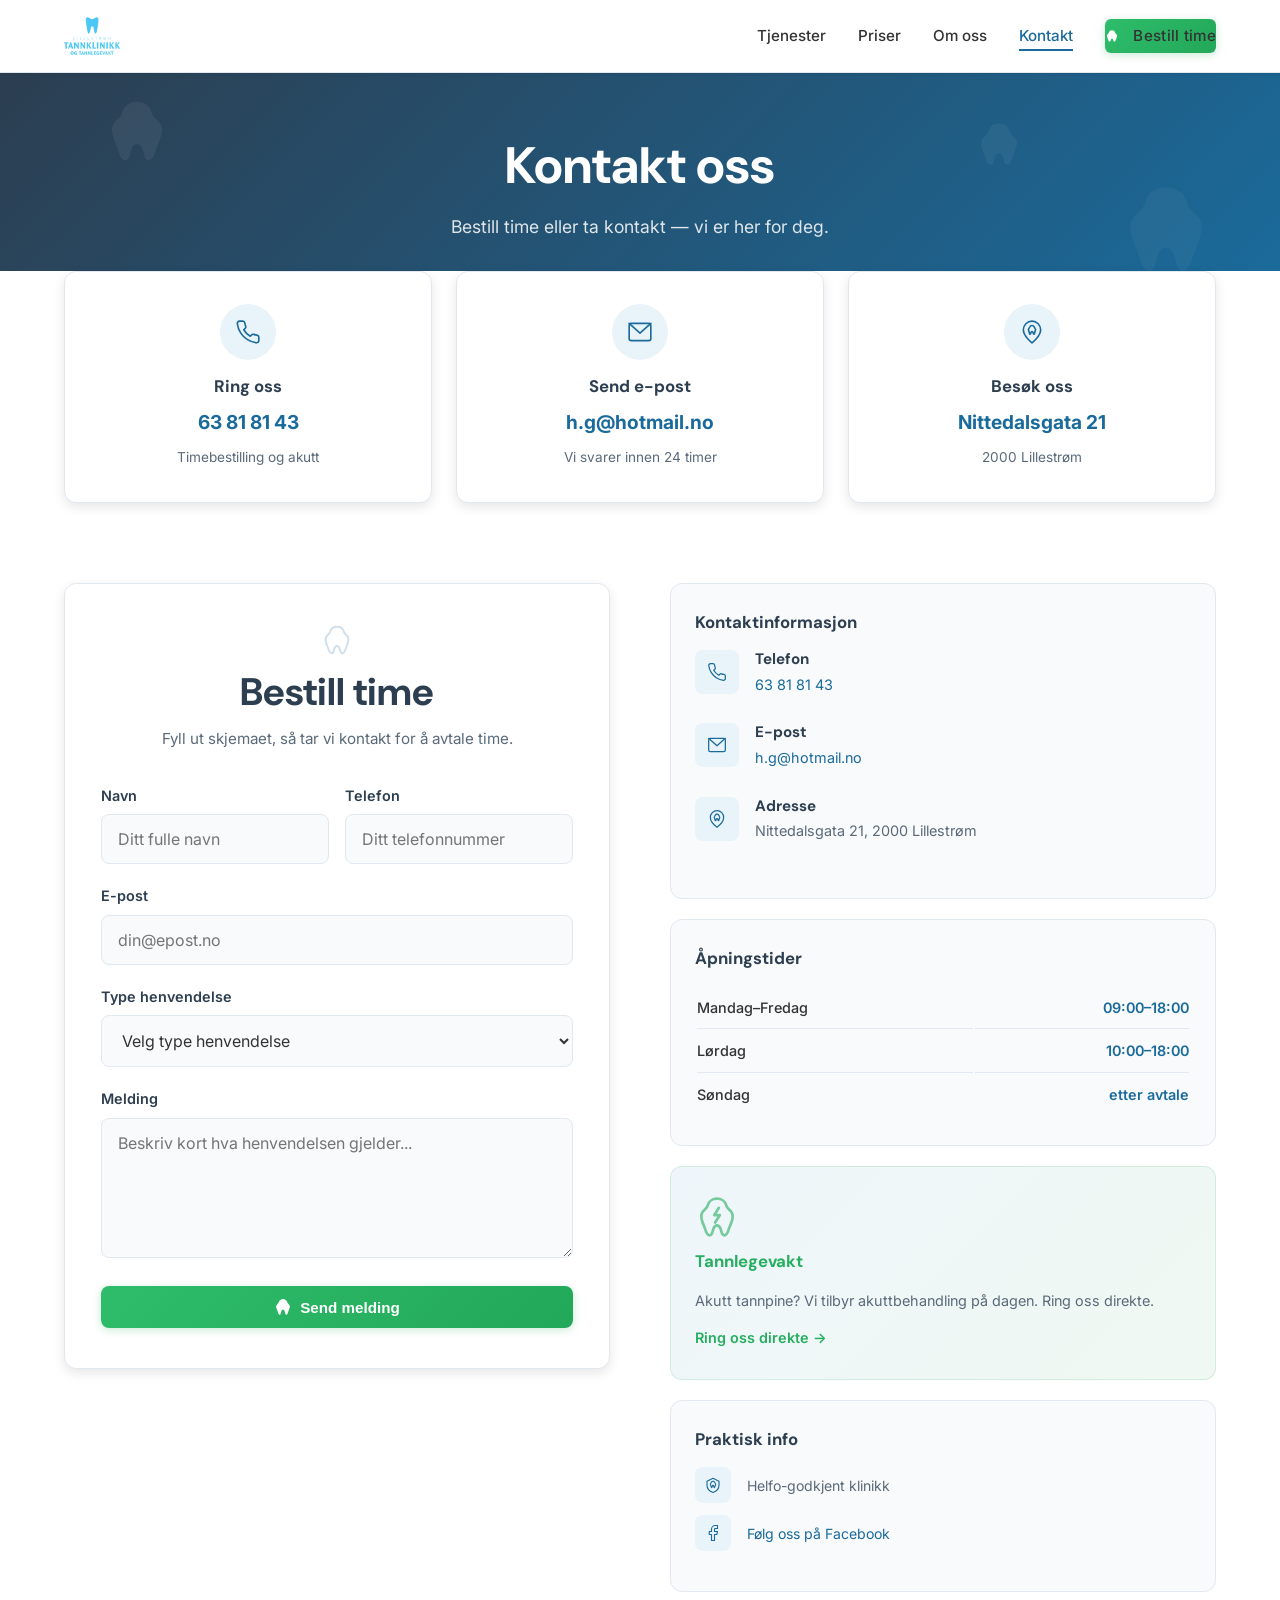
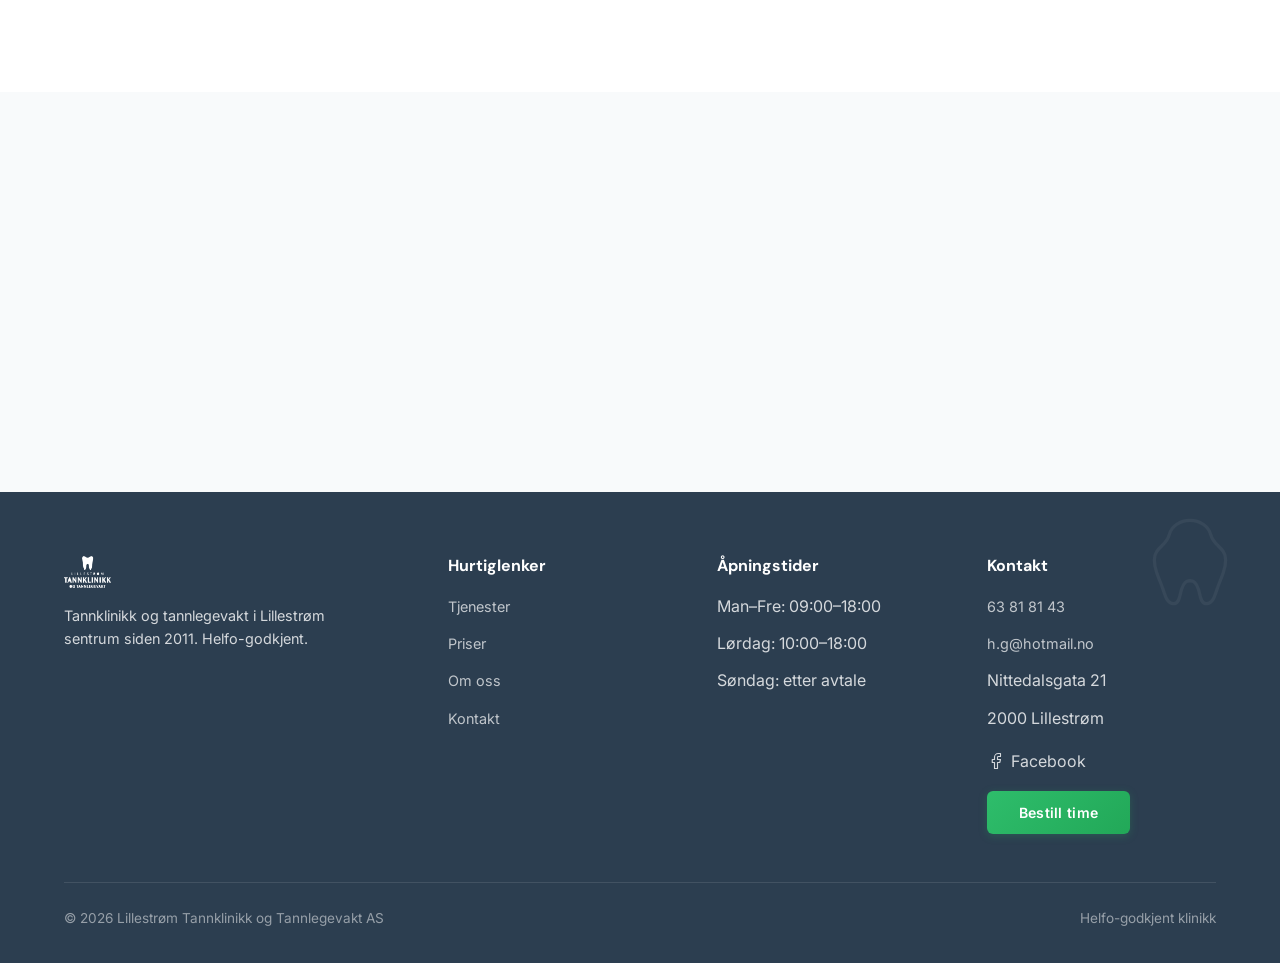
==== kontakt.html @ 26369376 "Initial commit: Lillestrøm Tannklinikk og Tannlegevakt website Complete dental clinic website with 5" ====
<!DOCTYPE html>
<html lang="nb">
<head>
  <meta charset="UTF-8">
  <meta name="viewport" content="width=device-width, initial-scale=1.0">
  <title>Kontakt oss — Lillestrøm Tannklinikk og Tannlegevakt AS</title>
  <meta name="description" content="Ta kontakt med Lillestrøm Tannklinikk og Tannlegevakt AS. Ring 63 81 81 43 for timebestilling eller akutt tannpine. Nittedalsgata 21, 2000 Lillestrøm.">

  <!-- Fonts -->
  <link rel="preconnect" href="https://fonts.googleapis.com">
  <link rel="preconnect" href="https://fonts.gstatic.com" crossorigin>
  <link href="https://fonts.googleapis.com/css2?family=DM+Sans:wght@400;500;600;700&family=Inter:wght@400;500;600;700&display=swap" rel="stylesheet">

  <link rel="stylesheet" href="style.css">
</head>
<body>

  <!-- ===== HEADER ===== -->
  <header class="header">
    <div class="container">
      <a href="index.html" class="logo">
        <img src="assets/images/logo.png" alt="Lillestrøm Tannklinikk og Tannlegevakt AS" loading="eager">
      </a>
      <nav>
        <ul class="nav-links" id="navLinks">
          <li><a href="tjenester.html">Tjenester</a></li>
          <li><a href="priser.html">Priser</a></li>
          <li><a href="om.html">Om oss</a></li>
          <li><a href="kontakt.html" class="active">Kontakt</a></li>
          <li><a href="kontakt.html" class="btn btn-primary btn-nav">Bestill time</a></li>
        </ul>
      </nav>
      <button class="hamburger" id="hamburger" aria-label="Meny">
        <span></span>
        <span></span>
        <span></span>
      </button>
    </div>
  </header>

  <!-- ===== PAGE HERO ===== -->
  <section class="page-hero">
    <div class="page-hero-teeth" aria-hidden="true">
      <svg class="page-hero-tooth pht-1" viewBox="0 0 24 24" fill="rgba(255,255,255,0.06)"><path d="M12 2C9.5 2 7.5 3.5 7 5.5C6.5 7.5 5 8 4 9.5C3 11 3.5 13 4 14.5C4.5 16 5 17 5.5 18.5C6 20 6.5 22 8 22C9.5 22 9.5 20 10 18.5C10.5 17 11 16.5 12 16.5C13 16.5 13.5 17 14 18.5C14.5 20 14.5 22 16 22C17.5 22 18 20 18.5 18.5C19 17 19.5 16 20 14.5C20.5 13 21 11 20 9.5C19 8 17.5 7.5 17 5.5C16.5 3.5 14.5 2 12 2Z"/></svg>
      <svg class="page-hero-tooth pht-2" viewBox="0 0 24 24" fill="rgba(255,255,255,0.04)"><path d="M12 2C9.5 2 7.5 3.5 7 5.5C6.5 7.5 5 8 4 9.5C3 11 3.5 13 4 14.5C4.5 16 5 17 5.5 18.5C6 20 6.5 22 8 22C9.5 22 9.5 20 10 18.5C10.5 17 11 16.5 12 16.5C13 16.5 13.5 17 14 18.5C14.5 20 14.5 22 16 22C17.5 22 18 20 18.5 18.5C19 17 19.5 16 20 14.5C20.5 13 21 11 20 9.5C19 8 17.5 7.5 17 5.5C16.5 3.5 14.5 2 12 2Z"/></svg>
      <svg class="page-hero-tooth pht-3" viewBox="0 0 24 24" fill="rgba(255,255,255,0.05)"><path d="M12 2C9.5 2 7.5 3.5 7 5.5C6.5 7.5 5 8 4 9.5C3 11 3.5 13 4 14.5C4.5 16 5 17 5.5 18.5C6 20 6.5 22 8 22C9.5 22 9.5 20 10 18.5C10.5 17 11 16.5 12 16.5C13 16.5 13.5 17 14 18.5C14.5 20 14.5 22 16 22C17.5 22 18 20 18.5 18.5C19 17 19.5 16 20 14.5C20.5 13 21 11 20 9.5C19 8 17.5 7.5 17 5.5C16.5 3.5 14.5 2 12 2Z"/></svg>
    </div>
    <div class="container">
      <h1>Kontakt oss</h1>
      <p>Bestill time eller ta kontakt — vi er her for deg.</p>
    </div>
  </section>

  <!-- ===== QUICK CONTACT CARDS ===== -->
  <section class="contact-quick-cards">
    <div class="container">
      <div class="contact-cards-grid">
        <a href="tel:63818143" class="contact-quick-card fade-in">
          <div class="contact-quick-icon">
            <svg xmlns="http://www.w3.org/2000/svg" viewBox="0 0 24 24" fill="none" stroke="currentColor" stroke-width="1.5" stroke-linecap="round" stroke-linejoin="round"><path d="M22 16.92v3a2 2 0 0 1-2.18 2 19.79 19.79 0 0 1-8.63-3.07 19.5 19.5 0 0 1-6-6 19.79 19.79 0 0 1-3.07-8.67A2 2 0 0 1 4.11 2h3a2 2 0 0 1 2 1.72c.127.96.361 1.903.7 2.81a2 2 0 0 1-.45 2.11L8.09 9.91a16 16 0 0 0 6 6l1.27-1.27a2 2 0 0 1 2.11-.45c.907.339 1.85.573 2.81.7A2 2 0 0 1 22 16.92Z"/></svg>
          </div>
          <h3>Ring oss</h3>
          <span class="contact-quick-value">63 81 81 43</span>
          <span class="contact-quick-desc">Timebestilling og akutt</span>
        </a>
        <a href="mailto:h.g@hotmail.no" class="contact-quick-card fade-in">
          <div class="contact-quick-icon">
            <svg xmlns="http://www.w3.org/2000/svg" viewBox="0 0 24 24" fill="none" stroke="currentColor" stroke-width="1.5" stroke-linecap="round" stroke-linejoin="round"><rect x="2" y="4" width="20" height="16" rx="2"/><path d="M22 4L12 13L2 4"/></svg>
          </div>
          <h3>Send e-post</h3>
          <span class="contact-quick-value">h.g@hotmail.no</span>
          <span class="contact-quick-desc">Vi svarer innen 24 timer</span>
        </a>
        <div class="contact-quick-card fade-in">
          <div class="contact-quick-icon">
            <!-- Location pin with tooth -->
            <svg xmlns="http://www.w3.org/2000/svg" viewBox="0 0 24 24" fill="none" stroke="currentColor" stroke-width="1.5" stroke-linecap="round" stroke-linejoin="round"><path d="M12 22S4 16 4 10a8 8 0 1 1 16 0c0 6-8 12-8 12Z"/><path d="M12 6C11 6 10.3 6.5 10.1 7.2C9.8 8 9.3 8.3 9 9C8.5 9.7 8.7 10.5 9 11C9.2 11.5 9.3 12 9.5 12.5C9.7 13.2 9.8 14 10.3 14C10.8 14 10.8 13.2 11 12.5C11.2 11.8 11.3 11.5 12 11.5C12.7 11.5 12.8 11.8 13 12.5C13.2 13.2 13.2 14 13.7 14C14.2 14 14.3 13.2 14.5 12.5C14.7 12 14.8 11.5 15 11C15.3 10.5 15.5 9.7 15 9C14.7 8.3 14.2 8 14 7.2C13.7 6.5 13 6 12 6Z"/></svg>
          </div>
          <h3>Besøk oss</h3>
          <span class="contact-quick-value">Nittedalsgata 21</span>
          <span class="contact-quick-desc">2000 Lillestrøm</span>
        </div>
      </div>
    </div>
  </section>

  <!-- ===== CONTACT FORM SECTION ===== -->
  <section class="contact-form-section">
    <div class="container">
      <div class="contact-layout">

        <!-- Left column: Form -->
        <div class="contact-form-col fade-in">
          <div class="contact-form-card">
            <div class="contact-form-header">
              <div class="contact-form-tooth" aria-hidden="true">
                <svg viewBox="0 0 24 24" fill="none" stroke="currentColor" stroke-width="1.5" stroke-linecap="round" stroke-linejoin="round"><path d="M12 2C9.5 2 7.5 3.5 7 5.5C6.5 7.5 5 8 4 9.5C3 11 3.5 13 4 14.5C4.5 16 5 17 5.5 18.5C6 20 6.5 22 8 22C9.5 22 9.5 20 10 18.5C10.5 17 11 16.5 12 16.5C13 16.5 13.5 17 14 18.5C14.5 20 14.5 22 16 22C17.5 22 18 20 18.5 18.5C19 17 19.5 16 20 14.5C20.5 13 21 11 20 9.5C19 8 17.5 7.5 17 5.5C16.5 3.5 14.5 2 12 2Z"/></svg>
              </div>
              <h2>Bestill time</h2>
              <p>Fyll ut skjemaet, så tar vi kontakt for å avtale time.</p>
            </div>
            <form action="https://formspree.io/f/placeholder" method="POST">
              <div class="form-row">
                <div class="form-group">
                  <label for="navn">Navn</label>
                  <input type="text" id="navn" name="navn" placeholder="Ditt fulle navn" required>
                </div>
                <div class="form-group">
                  <label for="telefon">Telefon</label>
                  <input type="tel" id="telefon" name="telefon" placeholder="Ditt telefonnummer">
                </div>
              </div>
              <div class="form-group">
                <label for="epost">E-post</label>
                <input type="email" id="epost" name="epost" placeholder="din@epost.no" required>
              </div>
              <div class="form-group">
                <label for="henvendelse">Type henvendelse</label>
                <select id="henvendelse" name="henvendelse">
                  <option value="">Velg type henvendelse</option>
                  <option value="timebestilling">Timebestilling</option>
                  <option value="tannpine">Akutt tannpine</option>
                  <option value="tannlegeskrekk">Tannlegeskrekk</option>
                  <option value="implantat">Implantat-konsultasjon</option>
                  <option value="prisforespørsel">Prisforespørsel</option>
                  <option value="annet">Annet</option>
                </select>
              </div>
              <div class="form-group">
                <label for="melding">Melding</label>
                <textarea id="melding" name="melding" rows="4" required placeholder="Beskriv kort hva henvendelsen gjelder..."></textarea>
              </div>
              <button type="submit" class="btn btn-primary btn-tooth-icon" style="width: 100%; justify-content: center;"><svg class="btn-icon" viewBox="0 0 20 20" fill="currentColor"><path d="M10 1C7.8 1 6 2.5 5.5 4.3C5 6 3.8 6.5 3 7.8C2 9 2.5 10.8 3 12C3.5 13.3 3.8 14 4.2 15.3C4.7 17 5 18.5 6.2 18.5C7.5 18.5 7.5 17 8 15.3C8.5 13.5 8.8 13 10 13C11.2 13 11.5 13.5 12 15.3C12.5 17 12.5 18.5 13.8 18.5C15 18.5 15.3 17 15.8 15.3C16.2 14 16.5 13.3 17 12C17.5 10.8 18 9 17 7.8C16.2 6.5 15 6 14.5 4.3C14 2.5 12.2 1 10 1Z"/></svg> Send melding</button>
            </form>
          </div>
        </div>

        <!-- Right column: Contact info sidebar -->
        <div class="contact-info-sidebar fade-in">
          <div class="sidebar-card">
            <h3>Kontaktinformasjon</h3>

            <div class="sidebar-item">
              <div class="sidebar-item-icon">
                <svg xmlns="http://www.w3.org/2000/svg" viewBox="0 0 24 24" fill="none" stroke="currentColor" stroke-width="1.5" stroke-linecap="round" stroke-linejoin="round"><path d="M22 16.92v3a2 2 0 0 1-2.18 2 19.79 19.79 0 0 1-8.63-3.07 19.5 19.5 0 0 1-6-6 19.79 19.79 0 0 1-3.07-8.67A2 2 0 0 1 4.11 2h3a2 2 0 0 1 2 1.72c.127.96.361 1.903.7 2.81a2 2 0 0 1-.45 2.11L8.09 9.91a16 16 0 0 0 6 6l1.27-1.27a2 2 0 0 1 2.11-.45c.907.339 1.85.573 2.81.7A2 2 0 0 1 22 16.92Z"/></svg>
              </div>
              <div>
                <h4>Telefon</h4>
                <p><a href="tel:63818143">63 81 81 43</a></p>
              </div>
            </div>

            <div class="sidebar-item">
              <div class="sidebar-item-icon">
                <svg xmlns="http://www.w3.org/2000/svg" viewBox="0 0 24 24" fill="none" stroke="currentColor" stroke-width="1.5" stroke-linecap="round" stroke-linejoin="round"><rect x="2" y="4" width="20" height="16" rx="2"/><path d="M22 4L12 13L2 4"/></svg>
              </div>
              <div>
                <h4>E-post</h4>
                <p><a href="mailto:h.g@hotmail.no">h.g@hotmail.no</a></p>
              </div>
            </div>

            <div class="sidebar-item">
              <div class="sidebar-item-icon">
                <!-- Location pin with tooth -->
                <svg xmlns="http://www.w3.org/2000/svg" viewBox="0 0 24 24" fill="none" stroke="currentColor" stroke-width="1.5" stroke-linecap="round" stroke-linejoin="round"><path d="M12 22S4 16 4 10a8 8 0 1 1 16 0c0 6-8 12-8 12Z"/><path d="M12 6C11 6 10.3 6.5 10.1 7.2C9.8 8 9.3 8.3 9 9C8.5 9.7 8.7 10.5 9 11C9.2 11.5 9.3 12 9.5 12.5C9.7 13.2 9.8 14 10.3 14C10.8 14 10.8 13.2 11 12.5C11.2 11.8 11.3 11.5 12 11.5C12.7 11.5 12.8 11.8 13 12.5C13.2 13.2 13.2 14 13.7 14C14.2 14 14.3 13.2 14.5 12.5C14.7 12 14.8 11.5 15 11C15.3 10.5 15.5 9.7 15 9C14.7 8.3 14.2 8 14 7.2C13.7 6.5 13 6 12 6Z"/></svg>
              </div>
              <div>
                <h4>Adresse</h4>
                <p>Nittedalsgata 21, 2000 Lillestrøm</p>
              </div>
            </div>
          </div>

          <div class="sidebar-card">
            <h3>Åpningstider</h3>
            <table class="opening-hours-table">
              <tr><td>Mandag–Fredag</td><td>09:00–18:00</td></tr>
              <tr><td>Lørdag</td><td>10:00–18:00</td></tr>
              <tr><td>Søndag</td><td>etter avtale</td></tr>
            </table>
          </div>

          <div class="sidebar-card sidebar-card--accent">
            <div class="sidebar-card-icon" aria-hidden="true">
              <!-- Tooth with lightning -->
              <svg viewBox="0 0 24 24" fill="none" stroke="currentColor" stroke-width="1.5" stroke-linecap="round" stroke-linejoin="round"><path d="M12 2C9.5 2 7.5 3.5 7 5.5C6.5 7.5 5 8 4 9.5C3 11 3.5 13 4 14.5C4.5 16 5 17 5.5 18.5C6 20 6.5 22 8 22C9.5 22 9.5 20 10 18.5C10.5 17 11 16.5 12 16.5C13 16.5 13.5 17 14 18.5C14.5 20 14.5 22 16 22C17.5 22 18 20 18.5 18.5C19 17 19.5 16 20 14.5C20.5 13 21 11 20 9.5C19 8 17.5 7.5 17 5.5C16.5 3.5 14.5 2 12 2Z"/><path d="M13 7L10.5 11H13.5L11 15"/></svg>
            </div>
            <h3>Tannlegevakt</h3>
            <p>Akutt tannpine? Vi tilbyr akuttbehandling på dagen. Ring oss direkte.</p>
            <a href="tel:63818143" class="sidebar-card-link">Ring oss direkte &rarr;</a>
          </div>

          <div class="sidebar-card">
            <h3>Praktisk info</h3>
            <div class="sidebar-item sidebar-item--compact">
              <div class="sidebar-item-icon">
                <!-- Tooth inside shield (Helfo) -->
                <svg xmlns="http://www.w3.org/2000/svg" viewBox="0 0 24 24" fill="none" stroke="currentColor" stroke-width="1.5" stroke-linecap="round" stroke-linejoin="round"><path d="M12 3L4 7V12C4 16.5 7.5 20.5 12 22C16.5 20.5 20 16.5 20 12V7L12 3Z"/><path d="M12 7C11 7 10.2 7.5 10 8.2C9.7 9 9.2 9.3 8.8 10C8.3 10.7 8.5 11.5 8.8 12C9 12.7 9.2 13 9.3 13.7C9.5 14.5 9.7 15.5 10.2 15.5C10.8 15.5 10.8 14.5 11 13.7C11.2 12.8 11.3 12.5 12 12.5C12.7 12.5 12.8 12.8 13 13.7C13.2 14.5 13.2 15.5 13.8 15.5C14.3 15.5 14.5 14.5 14.7 13.7C14.8 13 15 12.7 15.2 12C15.5 11.5 15.7 10.7 15.2 10C14.8 9.3 14.3 9 14 8.2C13.8 7.5 13 7 12 7Z"/></svg>
              </div>
              <p>Helfo-godkjent klinikk</p>
            </div>
            <div class="sidebar-item sidebar-item--compact">
              <div class="sidebar-item-icon">
                <svg xmlns="http://www.w3.org/2000/svg" viewBox="0 0 24 24" fill="none" stroke="currentColor" stroke-width="1.5" stroke-linecap="round" stroke-linejoin="round"><path d="M18 2h-3a5 5 0 0 0-5 5v3H7v4h3v8h4v-8h3l1-4h-4V7a1 1 0 0 1 1-1h3z"/></svg>
              </div>
              <p><a href="https://www.facebook.com/Lillestr%C3%B8m-tannklinikk-og-tannlegevakt-AS-356193124541478/" target="_blank" rel="noopener">Følg oss på Facebook</a></p>
            </div>
          </div>
        </div>
      </div>
    </div>
  </section>

  <!-- ===== MAP ===== -->
  <section class="map-section">
    <iframe
      src="https://www.google.com/maps/embed?pb=!1m18!1m12!1m3!1d2000!2d11.0468!3d59.9546!2m3!1f0!2f0!3f0!3m2!1i1024!2i768!4f13.1!3m3!1m2!1s0x4641711c1e88d679%3A0x2c83d5c1a1b4d4e4!2sNittedalsgata%2021%2C%202000%20Lillestr%C3%B8m!5e0!3m2!1sno!2sno!4v1700000000000!5m2!1sno!2sno"
      allowfullscreen=""
      loading="lazy"
      referrerpolicy="no-referrer-when-downgrade"
      title="Kart til Lillestrøm Tannklinikk og Tannlegevakt">
    </iframe>
  </section>

  <!-- ===== FOOTER ===== -->
  <footer class="footer">
    <div class="container">
      <div class="footer-grid">
        <div class="footer-brand">
          <a href="index.html" class="logo">
            <img src="assets/images/logo.png" alt="Lillestrøm Tannklinikk og Tannlegevakt AS">
          </a>
          <p>Tannklinikk og tannlegevakt i Lillestrøm sentrum siden 2011. Helfo-godkjent.</p>
        </div>
        <div>
          <h4>Hurtiglenker</h4>
          <ul class="footer-links">
            <li><a href="tjenester.html">Tjenester</a></li>
            <li><a href="priser.html">Priser</a></li>
            <li><a href="om.html">Om oss</a></li>
            <li><a href="kontakt.html">Kontakt</a></li>
          </ul>
        </div>
        <div>
          <h4>Åpningstider</h4>
          <ul class="footer-links">
            <li>Man–Fre: 09:00–18:00</li>
            <li>Lørdag: 10:00–18:00</li>
            <li>Søndag: etter avtale</li>
          </ul>
        </div>
        <div>
          <h4>Kontakt</h4>
          <ul class="footer-links">
            <li><a href="tel:63818143">63 81 81 43</a></li>
            <li><a href="mailto:h.g@hotmail.no">h.g@hotmail.no</a></li>
            <li>Nittedalsgata 21</li>
            <li>2000 Lillestrøm</li>
          </ul>
          <div style="margin-top: 16px;">
            <a href="https://www.facebook.com/Lillestr%C3%B8m-tannklinikk-og-tannlegevakt-AS-356193124541478/" target="_blank" rel="noopener" style="display: inline-flex; align-items: center; gap: 6px; color: inherit; text-decoration: none;">
              <svg xmlns="http://www.w3.org/2000/svg" width="18" height="18" viewBox="0 0 24 24" fill="none" stroke="currentColor" stroke-width="1.5" stroke-linecap="round" stroke-linejoin="round"><path d="M18 2h-3a5 5 0 0 0-5 5v3H7v4h3v8h4v-8h3l1-4h-4V7a1 1 0 0 1 1-1h3z"/></svg>
              Facebook
            </a>
          </div>
          <div style="margin-top: 12px;">
            <a href="kontakt.html" class="btn btn-primary btn-nav">Bestill time</a>
          </div>
        </div>
      </div>
      <div class="footer-bottom">
        <span>&copy; 2026 Lillestrøm Tannklinikk og Tannlegevakt AS</span>
        <span>Helfo-godkjent klinikk</span>
      </div>
    </div>
  </footer>

  <script src="main.js"></script>
</body>
</html>
---- style.css ----
/* ===== RESET & BASE ===== */
*, *::before, *::after {
  box-sizing: border-box;
  margin: 0;
  padding: 0;
}

:root {
  --primary: #1A6B9C;
  --primary-dark: #145980;
  --primary-light: #E8F4FA;
  --secondary: #2C3E50;
  --accent: #27AE60;
  --accent-hover: #219a52;
  --bg: #F8FAFB;
  --white: #FFFFFF;
  --text: #333333;
  --text-light: #5a6a7a;
  --border: #E2E8F0;
  --shadow-sm: 0 1px 3px rgba(0,0,0,0.08);
  --shadow-md: 0 4px 12px rgba(0,0,0,0.1);
  --shadow-lg: 0 8px 30px rgba(0,0,0,0.12);
  --radius: 12px;
  --radius-sm: 8px;
  --transition: 0.3s ease;
}

html {
  scroll-behavior: smooth;
  font-size: 16px;
}

body {
  font-family: 'Inter', 'Open Sans', -apple-system, BlinkMacSystemFont, sans-serif;
  color: var(--text);
  background: var(--bg);
  line-height: 1.7;
  -webkit-font-smoothing: antialiased;
}

img {
  max-width: 100%;
  height: auto;
  display: block;
}

a {
  color: var(--primary);
  text-decoration: none;
  transition: color var(--transition);
}

a:hover {
  color: var(--primary-dark);
}

h1, h2, h3, h4 {
  font-family: 'DM Sans', 'Inter', sans-serif;
  color: var(--secondary);
  line-height: 1.3;
  font-weight: 700;
}

h1 { font-size: clamp(2rem, 5vw, 3.2rem); }
h2 { font-size: clamp(1.6rem, 3.5vw, 2.4rem); }
h3 { font-size: clamp(1.2rem, 2.5vw, 1.5rem); }

.container {
  max-width: 1200px;
  margin: 0 auto;
  padding: 0 24px;
}

section {
  padding: 80px 0;
}

/* ===== HEADER / NAV ===== */
.header {
  position: sticky;
  top: 0;
  z-index: 1000;
  background: var(--white);
  border-bottom: 1px solid var(--border);
  box-shadow: var(--shadow-sm);
}

.header .container {
  display: flex;
  align-items: center;
  justify-content: space-between;
  height: 72px;
}

.logo {
  display: flex;
  align-items: center;
  gap: 0;
}

.logo img {
  height: 38px;
  width: auto;
}

.nav-links {
  display: flex;
  align-items: center;
  gap: 32px;
  list-style: none;
}

.nav-links a {
  color: var(--text);
  font-size: 0.95rem;
  font-weight: 500;
  position: relative;
  padding: 4px 0;
}

.nav-links a:not(.btn)::after {
  content: '';
  position: absolute;
  bottom: -2px;
  left: 0;
  width: 0;
  height: 2px;
  background: var(--primary);
  transition: width var(--transition);
}

.nav-links a:not(.btn):hover::after,
.nav-links a:not(.btn).active::after {
  width: 100%;
}

.nav-links a:not(.btn):hover {
  color: var(--primary);
}

.nav-links a:not(.btn).active {
  color: var(--primary);
}

/* CTA Button */
.btn {
  display: inline-flex;
  align-items: center;
  gap: 8px;
  padding: 12px 28px;
  border-radius: var(--radius-sm);
  font-weight: 600;
  font-size: 0.95rem;
  cursor: pointer;
  transition: all var(--transition);
  border: none;
  text-decoration: none;
}

.btn-primary {
  background: linear-gradient(135deg, #2ebd6b, #22a858);
  color: var(--white);
  box-shadow: 0 2px 8px rgba(39, 174, 96, 0.25);
}

.btn-primary:hover {
  background: linear-gradient(135deg, #34d477, #27ae60);
  color: var(--white);
  transform: translateY(-1px);
  box-shadow: 0 6px 20px rgba(39, 174, 96, 0.35);
}

.btn-secondary {
  background: var(--white);
  color: var(--primary);
  border: 2px solid var(--primary);
}

.btn-secondary:hover {
  background: var(--primary);
  color: var(--white);
  transform: translateY(-1px);
}

.btn-outline {
  background: transparent;
  color: var(--white);
  border: 2px solid var(--white);
}

.btn-outline:hover {
  background: var(--white);
  color: var(--primary);
}

.btn-nav {
  padding: 10px 32px;
  font-size: 0.88rem;
  border-radius: 6px;
  letter-spacing: 0.3px;
}

/* Subtle pulse on nav CTA */
@keyframes subtlePulse {
  0%, 100% { box-shadow: 0 0 0 0 rgba(39, 174, 96, 0.4); }
  50% { box-shadow: 0 0 0 6px rgba(39, 174, 96, 0); }
}

.header .btn-nav {
  animation: subtlePulse 3s ease-in-out infinite;
  animation-delay: 2s;
}

/* Hamburger */
.hamburger {
  display: none;
  flex-direction: column;
  gap: 5px;
  cursor: pointer;
  background: none;
  border: none;
  padding: 8px;
}

.hamburger span {
  display: block;
  width: 24px;
  height: 2.5px;
  background: var(--text);
  border-radius: 2px;
  transition: all var(--transition);
}

.hamburger.active span:nth-child(1) {
  transform: rotate(45deg) translate(5px, 5px);
}

.hamburger.active span:nth-child(2) {
  opacity: 0;
}

.hamburger.active span:nth-child(3) {
  transform: rotate(-45deg) translate(5px, -5px);
}

/* ===== HERO ===== */
.hero {
  background: linear-gradient(135deg, var(--secondary) 0%, var(--primary) 60%, #1a8bc7 100%);
  color: var(--white);
  padding: 100px 0 120px;
  position: relative;
  overflow: hidden;
}

.hero::before {
  content: '';
  position: absolute;
  top: -50%;
  right: -20%;
  width: 600px;
  height: 600px;
  background: radial-gradient(circle, rgba(255,255,255,0.06) 0%, transparent 70%);
  border-radius: 50%;
}

.hero::after {
  content: '';
  position: absolute;
  bottom: -30%;
  left: -10%;
  width: 400px;
  height: 400px;
  background: radial-gradient(circle, rgba(255,255,255,0.04) 0%, transparent 70%);
  border-radius: 50%;
}

.hero .container {
  position: relative;
  z-index: 1;
  display: grid;
  grid-template-columns: 1fr 1fr;
  gap: 60px;
  align-items: center;
}

.hero-content h1 {
  color: var(--white);
  margin-bottom: 20px;
  font-size: clamp(2.2rem, 5vw, 3.4rem);
}

.hero-content p {
  font-size: 1.15rem;
  line-height: 1.8;
  opacity: 0.92;
  margin-bottom: 36px;
  max-width: 520px;
}

.hero-buttons {
  display: flex;
  gap: 16px;
  flex-wrap: wrap;
}

.hero-image {
  display: flex;
  justify-content: center;
  align-items: center;
}

.hero-img {
  width: 100%;
  max-width: 480px;
  border-radius: var(--radius);
  box-shadow: 0 20px 60px rgba(0,0,0,0.3);
  object-fit: cover;
}

/* ===== TRUST BADGES ===== */
.trust {
  background: linear-gradient(160deg, #eaf3f8 0%, #f1f8f0 40%, #f0eef6 70%, #f8f4ee 100%);
  padding: 60px 0;
  margin-top: -40px;
  position: relative;
  z-index: 2;
}

.trust-grid {
  display: grid;
  grid-template-columns: repeat(4, 1fr);
  gap: 24px;
}

.trust-card {
  text-align: center;
  padding: 32px 20px;
  background: rgba(26, 107, 156, 0.08);
  backdrop-filter: blur(16px);
  -webkit-backdrop-filter: blur(16px);
  border-radius: var(--radius);
  border: 1px solid rgba(26, 107, 156, 0.15);
  box-shadow: 0 4px 24px rgba(0, 0, 0, 0.06), inset 0 1px 0 rgba(255, 255, 255, 0.6);
  transition: transform 0.4s cubic-bezier(0.22, 1, 0.36, 1), box-shadow 0.4s ease;
}

/* Subtilt varierte farger per trust-card */
.trust-card:nth-child(1) {
  background: rgba(26, 107, 156, 0.08);
  border-color: rgba(26, 107, 156, 0.18);
}
.trust-card:nth-child(2) {
  background: rgba(39, 174, 96, 0.07);
  border-color: rgba(39, 174, 96, 0.16);
}
.trust-card:nth-child(3) {
  background: rgba(142, 68, 173, 0.06);
  border-color: rgba(142, 68, 173, 0.14);
}
.trust-card:nth-child(4) {
  background: rgba(230, 126, 34, 0.06);
  border-color: rgba(230, 126, 34, 0.14);
}

.trust-card:hover {
  transform: translateY(-4px);
  box-shadow: 0 8px 32px rgba(0, 0, 0, 0.1), inset 0 1px 0 rgba(255, 255, 255, 0.7);
}
.trust-card:nth-child(1):hover { background: rgba(26, 107, 156, 0.13); }
.trust-card:nth-child(2):hover { background: rgba(39, 174, 96, 0.11); }
.trust-card:nth-child(3):hover { background: rgba(142, 68, 173, 0.10); }
.trust-card:nth-child(4):hover { background: rgba(230, 126, 34, 0.10); }

.trust-icon {
  width: 56px;
  height: 56px;
  margin: 0 auto 16px;
  background: var(--primary-light);
  border-radius: 50%;
  display: flex;
  align-items: center;
  justify-content: center;
}

.trust-icon svg {
  width: 28px;
  height: 28px;
  color: var(--primary);
}

/* Varierte ikonfarger per trust-card */
.trust-card:nth-child(1) .trust-icon { background: rgba(26, 107, 156, 0.15); }
.trust-card:nth-child(1) .trust-icon svg { color: #1A6B9C; }
.trust-card:nth-child(2) .trust-icon { background: rgba(39, 174, 96, 0.15); }
.trust-card:nth-child(2) .trust-icon svg { color: #27AE60; }
.trust-card:nth-child(3) .trust-icon { background: rgba(142, 68, 173, 0.13); }
.trust-card:nth-child(3) .trust-icon svg { color: #8E44AD; }
.trust-card:nth-child(4) .trust-icon { background: rgba(230, 126, 34, 0.13); }
.trust-card:nth-child(4) .trust-icon svg { color: #E67E22; }

.trust-card h3 {
  font-size: 1.1rem;
  margin-bottom: 8px;
}

.trust-card p {
  color: var(--text-light);
  font-size: 0.9rem;
  line-height: 1.5;
}

/* ===== SECTION HEADERS ===== */
.section-header {
  text-align: center;
  margin-bottom: 56px;
}

.section-header h2 {
  margin-bottom: 12px;
}

.section-header p {
  color: var(--text-light);
  font-size: 1.1rem;
  max-width: 600px;
  margin: 0 auto;
}

.section-label {
  display: inline-block;
  font-size: 0.85rem;
  font-weight: 600;
  color: var(--primary);
  text-transform: uppercase;
  letter-spacing: 1.5px;
  margin-bottom: 8px;
}

/* ===== SERVICES GRID ===== */
.services {
  background: var(--bg);
}

.services-grid {
  display: grid;
  grid-template-columns: repeat(3, 1fr);
  gap: 24px;
}

.service-card {
  padding: 36px 28px;
  border-radius: var(--radius);
  box-shadow: var(--shadow-sm);
  transition: all var(--transition);
  border: 1px solid transparent;
  display: flex;
  flex-direction: column;
}

/* Lik gradient på alle tjeneste-kort */
.service-card {
  background: linear-gradient(135deg, #ffffff 0%, #eef6fb 100%);
  border-color: rgba(26, 107, 156, 0.10);
}

.service-card:hover {
  transform: translateY(-4px);
  box-shadow: var(--shadow-lg);
  border-color: #1A6B9C;
  background: linear-gradient(135deg, #f8fbfe 0%, #e3eff9 100%);
}

.service-icon {
  width: 52px;
  height: 52px;
  background: rgba(26, 107, 156, 0.12);
  border-radius: var(--radius-sm);
  display: flex;
  align-items: center;
  justify-content: center;
  margin-bottom: 20px;
}

.service-icon svg {
  width: 26px;
  height: 26px;
  color: var(--primary);
}

.service-card h3 {
  margin-bottom: 12px;
}

.service-card p {
  color: var(--text-light);
  font-size: 0.95rem;
  margin-bottom: 16px;
  flex-grow: 1;
}

.service-price {
  font-size: 0.9rem;
  color: var(--primary);
  font-weight: 600;
  margin-bottom: 16px;
}

.service-card .link-arrow {
  color: var(--primary);
  font-weight: 600;
  font-size: 0.9rem;
  display: inline-flex;
  align-items: center;
  gap: 6px;
}

.service-card .link-arrow:hover {
  gap: 10px;
}

/* ===== TEAM SECTION ===== */
.team {
  background: var(--white);
}

.team-grid {
  display: grid;
  grid-template-columns: repeat(3, 1fr);
  gap: 32px;
}

.team-card {
  text-align: center;
  padding: 40px 28px;
  border-radius: var(--radius);
  background: var(--bg);
  transition: all var(--transition);
}

.team-card:hover {
  transform: translateY(-4px);
  box-shadow: var(--shadow-lg);
}

.team-avatar {
  width: 140px;
  height: 140px;
  border-radius: 50%;
  margin: 0 auto 20px;
  background: var(--primary-light);
  display: flex;
  align-items: center;
  justify-content: center;
  overflow: hidden;
  border: 4px solid var(--white);
  box-shadow: var(--shadow-md);
}

.team-avatar img {
  width: 100%;
  height: 100%;
  object-fit: cover;
}

.team-avatar svg {
  width: 60px;
  height: 60px;
  color: var(--primary);
  opacity: 0.5;
}

.team-card h3 {
  margin-bottom: 4px;
}

.team-card .role {
  color: var(--primary);
  font-weight: 600;
  font-size: 0.9rem;
  margin-bottom: 12px;
}

.team-card p {
  color: var(--text-light);
  font-size: 0.92rem;
  line-height: 1.6;
}

/* ===== WHY US ===== */
.why-us {
  background: linear-gradient(135deg, var(--secondary) 0%, var(--primary) 100%);
  color: var(--white);
}

.why-us .section-header h2,
.why-us .section-label {
  color: var(--white);
}

.why-us .section-header p {
  color: rgba(255,255,255,0.8);
}

.why-grid {
  display: grid;
  grid-template-columns: repeat(2, 1fr);
  gap: 24px;
}

.why-card {
  display: flex;
  gap: 20px;
  padding: 28px;
  background: rgba(255,255,255,0.1);
  border-radius: var(--radius);
  backdrop-filter: blur(10px);
  border: 1px solid rgba(255,255,255,0.12);
  transition: all var(--transition);
}

.why-card:hover {
  background: rgba(255,255,255,0.15);
  transform: translateY(-2px);
}

.why-card-icon {
  flex-shrink: 0;
  width: 48px;
  height: 48px;
  background: rgba(255,255,255,0.15);
  border-radius: var(--radius-sm);
  display: flex;
  align-items: center;
  justify-content: center;
}

.why-card-icon svg {
  width: 24px;
  height: 24px;
}

.why-card h3 {
  color: var(--white);
  margin-bottom: 6px;
  font-size: 1.1rem;
}

.why-card p {
  color: rgba(255,255,255,0.8);
  font-size: 0.92rem;
  line-height: 1.5;
}

/* ===== CTA BANNER ===== */
.cta-banner {
  background: var(--white);
  padding: 80px 0;
}

.cta-inner {
  background: var(--bg);
  border-radius: var(--radius);
  padding: 60px;
  text-align: center;
  border: 1px solid var(--border);
}

.cta-inner h2 {
  margin-bottom: 16px;
}

.cta-inner p {
  color: var(--text-light);
  font-size: 1.1rem;
  margin-bottom: 32px;
  max-width: 500px;
  margin-left: auto;
  margin-right: auto;
}

.cta-phone {
  font-size: 1.8rem;
  font-weight: 700;
  color: var(--primary);
  margin-bottom: 24px;
  display: block;
}

.cta-phone a {
  color: var(--primary);
}

.cta-phone a:hover {
  color: var(--primary-dark);
}

/* ===== CONTACT INFO BAR ===== */
.contact-bar {
  background: var(--bg);
  padding: 60px 0;
}

.contact-grid {
  display: grid;
  grid-template-columns: 1fr 1fr 1fr;
  gap: 32px;
}

.contact-item {
  display: flex;
  gap: 16px;
  align-items: flex-start;
}

.contact-item-icon {
  flex-shrink: 0;
  width: 48px;
  height: 48px;
  background: var(--primary-light);
  border-radius: var(--radius-sm);
  display: flex;
  align-items: center;
  justify-content: center;
}

.contact-item-icon svg {
  width: 22px;
  height: 22px;
  color: var(--primary);
}

.contact-item h3 {
  font-size: 1rem;
  margin-bottom: 4px;
}

.contact-item p {
  color: var(--text-light);
  font-size: 0.92rem;
  line-height: 1.5;
}

/* ===== MAP ===== */
.map-section {
  padding: 0;
}

.map-section iframe {
  width: 100%;
  height: 400px;
  border: none;
  display: block;
}

/* ===== FOOTER ===== */
.footer {
  background: var(--secondary);
  color: rgba(255,255,255,0.8);
  padding: 64px 0 32px;
}

.footer-grid {
  display: grid;
  grid-template-columns: 1.5fr 1fr 1fr 1fr;
  gap: 40px;
  margin-bottom: 48px;
}

.footer-brand .logo img {
  height: 32px;
  filter: brightness(0) invert(1);
  margin-bottom: 16px;
}

.footer-brand p {
  font-size: 0.9rem;
  line-height: 1.6;
  max-width: 280px;
}

.footer h4 {
  color: var(--white);
  font-size: 1rem;
  margin-bottom: 16px;
}

.footer-links {
  list-style: none;
}

.footer-links li {
  margin-bottom: 10px;
}

.footer-links a {
  color: rgba(255,255,255,0.7);
  font-size: 0.9rem;
  transition: color var(--transition);
}

.footer-links a:hover {
  color: var(--white);
}

.footer-bottom {
  border-top: 1px solid rgba(255,255,255,0.1);
  padding-top: 24px;
  display: flex;
  justify-content: space-between;
  align-items: center;
  font-size: 0.85rem;
  color: rgba(255,255,255,0.5);
}

/* ===== PRISER PAGE ===== */
.prices-page {
  background: var(--bg);
  padding: 80px 0;
}

.price-category {
  margin-bottom: 48px;
}

.price-category-header {
  margin-bottom: 16px;
  display: flex;
  align-items: center;
  gap: 12px;
  flex-wrap: wrap;
}

.price-category-header h2 {
  font-size: 1.4rem;
  color: var(--secondary);
  margin-bottom: 2px;
}

.price-category-sub {
  font-size: 0.9rem;
  color: var(--text-light);
}

.price-card {
  background: var(--white);
  border-radius: var(--radius);
  border: 1px solid var(--border);
  overflow: hidden;
}

.price-table {
  width: 100%;
  border-collapse: collapse;
}

.price-table tr {
  border-bottom: 1px solid var(--border);
  transition: background var(--transition);
}

.price-table tr:last-child {
  border-bottom: none;
}

.price-table tr:hover {
  background: var(--primary-light);
}

.price-table td {
  padding: 18px 24px;
  font-size: 0.95rem;
}

.price-table td:last-child {
  text-align: right;
  font-weight: 600;
  color: var(--primary);
  white-space: nowrap;
}

.price-detail {
  display: block;
  font-size: 0.82rem;
  color: var(--text-light);
  margin-top: 2px;
}

.price-include {
  padding: 14px 24px;
  background: var(--primary-light);
  font-size: 0.85rem;
  color: var(--text-light);
  line-height: 1.5;
}

.price-notes-box {
  background: var(--white);
  border-radius: var(--radius);
  border: 1px solid var(--border);
  padding: 32px;
  margin-top: 16px;
}

.price-notes-box h3 {
  font-size: 1.1rem;
  margin-bottom: 16px;
}

.price-notes-box ul {
  list-style: none;
  padding: 0;
}

.price-notes-box li {
  padding: 8px 0;
  padding-left: 20px;
  position: relative;
  font-size: 0.92rem;
  color: var(--text-light);
  line-height: 1.5;
}

.price-notes-box li::before {
  content: '';
  position: absolute;
  left: 0;
  top: 16px;
  width: 6px;
  height: 6px;
  border-radius: 50%;
  background: var(--primary);
}

/* ===== TJENESTER PAGE ===== */
.service-detail {
  padding: 40px 0;
  border-bottom: 1px solid var(--border);
}

.service-detail:last-child {
  border-bottom: none;
}

.service-detail-header {
  display: flex;
  align-items: center;
  gap: 16px;
  margin-bottom: 16px;
}

.service-detail h3 {
  margin: 0;
}

.service-detail p {
  color: var(--text-light);
  line-height: 1.7;
  max-width: 700px;
  margin-bottom: 16px;
}

.service-detail .service-price {
  font-size: 1rem;
}

/* ===== TEAM PAGE ===== */
.team-detail {
  display: grid;
  grid-template-columns: 200px 1fr;
  gap: 40px;
  align-items: start;
  padding: 48px 0;
  border-bottom: 1px solid var(--border);
}

.team-detail:last-child {
  border-bottom: none;
}

.team-detail-avatar {
  width: 200px;
  height: 200px;
  border-radius: 50%;
  background: var(--primary-light);
  display: flex;
  align-items: center;
  justify-content: center;
  overflow: hidden;
  border: 4px solid var(--white);
  box-shadow: var(--shadow-md);
}

.team-detail-avatar svg {
  width: 80px;
  height: 80px;
  color: var(--primary);
  opacity: 0.4;
}

.team-detail h3 {
  font-size: 1.5rem;
  margin-bottom: 4px;
}

.team-detail .role {
  color: var(--primary);
  font-weight: 600;
  margin-bottom: 16px;
  display: block;
}

.team-detail p {
  color: var(--text-light);
  line-height: 1.7;
  margin-bottom: 12px;
}

.team-detail .specialties {
  display: flex;
  gap: 8px;
  flex-wrap: wrap;
  margin-top: 16px;
}

.specialty-tag {
  background: var(--primary-light);
  color: var(--primary);
  padding: 6px 14px;
  border-radius: 20px;
  font-size: 0.85rem;
  font-weight: 500;
}

/* ===== PAGE HERO (sub pages) ===== */
.page-hero {
  background: linear-gradient(135deg, var(--secondary) 0%, var(--primary) 100%);
  color: var(--white);
  padding: 60px 0;
  text-align: center;
}

.page-hero h1 {
  color: var(--white);
  margin-bottom: 12px;
}

.page-hero p {
  color: rgba(255,255,255,0.85);
  font-size: 1.1rem;
  max-width: 600px;
  margin: 0 auto;
}

/* ===== CONTACT FORM ===== */
.contact-form-section {
  background: var(--white);
}

.contact-layout {
  display: grid;
  grid-template-columns: 1fr 1fr;
  gap: 60px;
}

.form-group {
  margin-bottom: 20px;
}

.form-group label {
  display: block;
  font-weight: 600;
  font-size: 0.9rem;
  margin-bottom: 6px;
  color: var(--secondary);
}

.form-group input,
.form-group textarea,
.form-group select {
  width: 100%;
  padding: 14px 16px;
  border: 1px solid var(--border);
  border-radius: var(--radius-sm);
  font-family: inherit;
  font-size: 1rem;
  color: var(--text);
  background: var(--bg);
  transition: border-color var(--transition), box-shadow var(--transition);
}

.form-group input:focus,
.form-group textarea:focus,
.form-group select:focus {
  outline: none;
  border-color: var(--primary);
  box-shadow: 0 0 0 3px rgba(26, 107, 156, 0.15);
}

.form-group textarea {
  resize: vertical;
  min-height: 140px;
}

.contact-info-sidebar h3 {
  margin-bottom: 24px;
}

.sidebar-item {
  display: flex;
  gap: 16px;
  margin-bottom: 28px;
  align-items: flex-start;
}

.sidebar-item-icon {
  flex-shrink: 0;
  width: 44px;
  height: 44px;
  background: var(--primary-light);
  border-radius: var(--radius-sm);
  display: flex;
  align-items: center;
  justify-content: center;
}

.sidebar-item-icon svg {
  width: 20px;
  height: 20px;
  color: var(--primary);
}

.sidebar-item h4 {
  font-size: 0.95rem;
  margin-bottom: 4px;
}

.sidebar-item p {
  color: var(--text-light);
  font-size: 0.9rem;
  line-height: 1.5;
}

.hours-table {
  width: 100%;
  font-size: 0.9rem;
}

.hours-table td {
  padding: 6px 0;
  color: var(--text-light);
}

.hours-table td:first-child {
  font-weight: 500;
  color: var(--text);
}

/* ===== OM OSS — STORY SECTION ===== */
.about-story {
  background: var(--white);
  padding: 100px 0;
}

.about-story-grid {
  display: grid;
  grid-template-columns: 1fr 1fr;
  gap: 60px;
  align-items: center;
}

.about-story-image {
  border-radius: var(--radius);
  overflow: hidden;
  box-shadow: var(--shadow-lg);
}

.about-story-image img {
  width: 100%;
  height: 100%;
  object-fit: cover;
  aspect-ratio: 4/3;
}

.about-story-text .section-label {
  margin-bottom: 12px;
}

.about-story-text h2 {
  margin-bottom: 24px;
}

.about-story-text p {
  color: var(--text-light);
  font-size: 1.05rem;
  line-height: 1.8;
  margin-bottom: 16px;
}

/* ===== OM OSS — VALUES ===== */
.about-values-section {
  background: var(--bg);
  padding: 100px 0;
}

.values-grid {
  display: grid;
  grid-template-columns: repeat(4, 1fr);
  gap: 24px;
}

.value-card {
  background: var(--white);
  padding: 36px 28px;
  border-radius: var(--radius);
  text-align: center;
  border: 1px solid var(--border);
  transition: all var(--transition);
}

.value-card:hover {
  transform: translateY(-4px);
  box-shadow: var(--shadow-lg);
  border-color: var(--primary);
}

.value-icon {
  width: 56px;
  height: 56px;
  margin: 0 auto 20px;
  background: var(--primary-light);
  border-radius: 50%;
  display: flex;
  align-items: center;
  justify-content: center;
}

.value-icon svg {
  width: 26px;
  height: 26px;
  color: var(--primary);
}

.value-card h3 {
  margin-bottom: 10px;
  font-size: 1.05rem;
}

.value-card p {
  color: var(--text-light);
  font-size: 0.9rem;
  line-height: 1.6;
}

/* ===== OM OSS — PRACTICAL ===== */
.practical-section {
  background: var(--white);
  padding: 100px 0;
}

.practical-cards {
  display: grid;
  grid-template-columns: repeat(3, 1fr);
  gap: 24px;
}

.practical-card {
  background: var(--bg);
  padding: 36px 28px;
  border-radius: var(--radius);
  text-align: center;
  border: 1px solid var(--border);
  transition: all var(--transition);
}

.practical-card:hover {
  transform: translateY(-2px);
  box-shadow: var(--shadow-md);
}

.practical-icon {
  width: 56px;
  height: 56px;
  margin: 0 auto 20px;
  background: var(--primary-light);
  border-radius: 50%;
  display: flex;
  align-items: center;
  justify-content: center;
}

.practical-icon svg {
  width: 26px;
  height: 26px;
  color: var(--primary);
}

.practical-card h3 {
  margin-bottom: 10px;
  font-size: 1.1rem;
}

.practical-card p {
  color: var(--text-light);
  font-size: 0.92rem;
  line-height: 1.6;
}

/* ===== TEAMET PAGE — CARD LAYOUT ===== */
.team-showcase {
  background: var(--bg);
  padding: 100px 0;
}

.team-cards-grid {
  display: grid;
  grid-template-columns: repeat(3, 1fr);
  gap: 32px;
  max-width: 1100px;
  margin: 0 auto;
}

.team-profile-card {
  background: var(--white);
  border-radius: var(--radius);
  overflow: hidden;
  box-shadow: var(--shadow-sm);
  border: 1px solid var(--border);
  transition: all var(--transition);
  display: flex;
  flex-direction: column;
}

.team-profile-card:hover {
  transform: translateY(-4px);
  box-shadow: var(--shadow-lg);
}

.team-profile-img {
  width: 100%;
  overflow: hidden;
  background: var(--primary-light);
}

.team-profile-img img {
  width: 100%;
  height: auto;
  display: block;
  transition: transform 0.5s ease;
}

.team-profile-card:hover .team-profile-img img {
  transform: scale(1.03);
}

.team-profile-info {
  padding: 28px 24px 24px;
  text-align: center;
  display: flex;
  flex-direction: column;
  flex-grow: 1;
}

.team-profile-info h3 {
  margin-bottom: 4px;
  font-size: 1.2rem;
}

.team-profile-info .role {
  color: var(--primary);
  font-weight: 600;
  font-size: 0.88rem;
  margin-bottom: 14px;
  display: block;
}

.team-profile-info > p {
  color: var(--text-light);
  font-size: 0.92rem;
  line-height: 1.6;
  margin-bottom: 12px;
}

.team-profile-expand {
  margin-bottom: 16px;
}

.team-profile-bio {
  max-height: 0;
  overflow: hidden;
  transition: max-height 0.4s ease, opacity 0.3s ease;
  opacity: 0;
}

.team-profile-bio.open {
  max-height: 400px;
  opacity: 1;
}

.team-profile-bio p {
  color: var(--text-light);
  font-size: 0.88rem;
  line-height: 1.7;
  margin-bottom: 10px;
  text-align: left;
}

.expand-btn {
  display: inline-flex;
  align-items: center;
  gap: 4px;
  background: none;
  border: none;
  color: var(--primary);
  font-weight: 600;
  font-size: 0.88rem;
  cursor: pointer;
  padding: 6px 0;
  font-family: inherit;
  transition: color var(--transition);
}

.expand-btn:hover {
  color: var(--primary-dark);
}

.expand-icon {
  display: inline-flex;
  align-items: center;
  justify-content: center;
  width: 20px;
  height: 20px;
  border-radius: 50%;
  background: var(--primary-light);
  font-size: 0.85rem;
  font-weight: 700;
  transition: transform var(--transition);
}

.expand-btn[aria-expanded="true"] .expand-icon {
  transform: rotate(45deg);
}

.team-profile-info .specialty-tags {
  display: flex;
  gap: 6px;
  flex-wrap: wrap;
  justify-content: center;
  margin-top: auto;
}

.specialty-tags .specialty-tag {
  font-size: 0.8rem;
  padding: 5px 12px;
}

/* ===== IMAGE STRIP (frontpage) ===== */
.image-strip {
  padding: 0;
  overflow: hidden;
}

.image-strip-grid {
  display: grid;
  grid-template-columns: repeat(4, 1fr);
  gap: 0;
}

.image-strip-item {
  overflow: hidden;
  aspect-ratio: 16/10;
}

.image-strip-item img {
  width: 100%;
  height: 100%;
  object-fit: cover;
  transition: transform 0.5s ease;
}

.image-strip-item:hover img {
  transform: scale(1.05);
}

/* ===== GALLERY (om oss) ===== */
.gallery-section {
  background: var(--white);
  padding: 100px 0;
}

.gallery-grid {
  display: grid;
  grid-template-columns: repeat(3, 1fr);
  gap: 16px;
}

.gallery-item {
  border-radius: var(--radius);
  overflow: hidden;
  position: relative;
  aspect-ratio: 4/3;
}

.gallery-item--wide {
  grid-column: span 2;
}

.gallery-item img {
  width: 100%;
  height: 100%;
  object-fit: cover;
  transition: transform 0.5s ease;
}

.gallery-item:hover img {
  transform: scale(1.04);
}

.gallery-caption {
  position: absolute;
  bottom: 0;
  left: 0;
  right: 0;
  padding: 12px 16px;
  background: linear-gradient(transparent, rgba(0,0,0,0.6));
  color: var(--white);
  font-size: 0.85rem;
  font-weight: 500;
}

/* ===== ANIMATIONS ===== */

/* Fade up (default) */
.fade-in {
  opacity: 0;
  transform: translateY(30px);
  transition: opacity 0.7s cubic-bezier(0.22, 1, 0.36, 1), transform 0.7s cubic-bezier(0.22, 1, 0.36, 1);
}

.fade-in.visible {
  opacity: 1;
  transform: translateY(0);
}

/* Hero entrance */
@keyframes heroSlideUp {
  from { opacity: 0; transform: translateY(40px); }
  to { opacity: 1; transform: translateY(0); }
}

@keyframes heroFadeIn {
  from { opacity: 0; transform: scale(0.96); }
  to { opacity: 1; transform: scale(1); }
}

.hero-content h1 {
  animation: heroSlideUp 0.8s cubic-bezier(0.22, 1, 0.36, 1) 0.1s both;
}

.hero-content p {
  animation: heroSlideUp 0.8s cubic-bezier(0.22, 1, 0.36, 1) 0.25s both;
}

.hero-buttons {
  animation: heroSlideUp 0.8s cubic-bezier(0.22, 1, 0.36, 1) 0.4s both;
}

.hero-image img {
  animation: heroFadeIn 1s cubic-bezier(0.22, 1, 0.36, 1) 0.3s both;
}

/* Trust card counter animation */
@keyframes countPop {
  0% { transform: scale(0.8); opacity: 0; }
  60% { transform: scale(1.05); }
  100% { transform: scale(1); opacity: 1; }
}

.trust-card.visible .trust-icon {
  animation: countPop 0.5s cubic-bezier(0.22, 1, 0.36, 1) both;
}

/* Smooth card interactions */
.service-card,
.team-card,
.team-profile-card,
.value-card,
.trust-card,
.practical-card,
.why-card {
  transition: transform 0.4s cubic-bezier(0.22, 1, 0.36, 1), box-shadow 0.4s ease, border-color 0.3s ease;
}

/* Section label slide-in */
@keyframes labelSlide {
  from { opacity: 0; transform: translateX(-12px); }
  to { opacity: 1; transform: translateX(0); }
}

.fade-in.visible .section-label {
  animation: labelSlide 0.5s cubic-bezier(0.22, 1, 0.36, 1) 0.1s both;
}

/* Image strip hover overlay */
.image-strip-item::after {
  content: '';
  position: absolute;
  inset: 0;
  background: rgba(26, 107, 156, 0);
  transition: background 0.4s ease;
}

.image-strip-item {
  position: relative;
}

.image-strip-item:hover::after {
  background: rgba(26, 107, 156, 0.1);
}

/* Smooth link arrow */
.link-arrow {
  transition: gap 0.3s cubic-bezier(0.22, 1, 0.36, 1), color 0.3s ease;
}

/* CTA inner subtle float */
@keyframes subtleFloat {
  0%, 100% { transform: translateY(0); }
  50% { transform: translateY(-4px); }
}

.cta-inner:hover {
  animation: subtleFloat 2s ease-in-out infinite;
}

/* Gallery hover */
.gallery-item::after {
  content: '';
  position: absolute;
  inset: 0;
  background: linear-gradient(transparent 50%, rgba(0,0,0,0.5));
  opacity: 0;
  transition: opacity 0.4s ease;
}

.gallery-item:hover::after {
  opacity: 1;
}

.gallery-caption {
  z-index: 1;
  transform: translateY(8px);
  transition: transform 0.4s ease, opacity 0.4s ease;
  opacity: 0;
}

.gallery-item:hover .gallery-caption {
  transform: translateY(0);
  opacity: 1;
}

/* ===== FLOATING TOOTH DECORATIONS (Hero) ===== */
.hero-teeth-decor {
  position: absolute;
  inset: 0;
  pointer-events: none;
  z-index: 0;
  overflow: hidden;
}

.floating-tooth {
  position: absolute;
  opacity: 0;
  animation-fill-mode: both;
  animation-timing-function: ease-in-out;
  animation-iteration-count: infinite;
}

.ft-1 {
  width: 80px;
  top: 10%;
  left: 5%;
  animation: floatTooth1 8s 0.5s both infinite;
}

.ft-2 {
  width: 120px;
  top: 60%;
  right: 3%;
  animation: floatTooth2 10s 1s both infinite;
}

.ft-3 {
  width: 50px;
  top: 30%;
  right: 15%;
  animation: floatTooth3 7s 0.3s both infinite;
}

.ft-4 {
  width: 150px;
  bottom: 5%;
  left: 15%;
  animation: floatTooth1 12s 2s both infinite;
}

.ft-5 {
  width: 60px;
  top: 15%;
  right: 30%;
  animation: floatTooth2 9s 1.5s both infinite;
}

@keyframes floatTooth1 {
  0%, 100% { transform: translateY(0) rotate(0deg); opacity: 1; }
  25% { transform: translateY(-20px) rotate(5deg); }
  50% { transform: translateY(-10px) rotate(-3deg); opacity: 0.8; }
  75% { transform: translateY(-25px) rotate(4deg); }
}

@keyframes floatTooth2 {
  0%, 100% { transform: translateY(0) rotate(0deg) scale(1); opacity: 1; }
  33% { transform: translateY(-15px) rotate(-5deg) scale(1.03); }
  66% { transform: translateY(-8px) rotate(3deg) scale(0.97); opacity: 0.7; }
}

@keyframes floatTooth3 {
  0%, 100% { transform: translate(0, 0) rotate(0deg); opacity: 1; }
  50% { transform: translate(10px, -15px) rotate(8deg); opacity: 0.6; }
}

/* ===== SECTION TOOTH ICON (decorative above section headers) ===== */
.section-tooth-icon {
  width: 36px;
  height: 36px;
  margin: 0 auto 12px;
  opacity: 0.15;
  color: var(--primary);
  animation: toothBob 3s ease-in-out infinite;
}

.section-tooth-icon svg {
  width: 100%;
  height: 100%;
}

@keyframes toothBob {
  0%, 100% { transform: translateY(0); }
  50% { transform: translateY(-6px); }
}

/* ===== SPARKLE ANIMATIONS on service icons ===== */
.service-card:hover .service-icon svg .sparkle {
  animation: sparkleFlash 0.6s ease-in-out;
}

@keyframes sparkleFlash {
  0% { opacity: 0; transform: scale(0.5); }
  50% { opacity: 1; transform: scale(1.3); }
  100% { opacity: 1; transform: scale(1); }
}

/* ===== TOOTH ICON IN BUTTONS ===== */
.btn-icon {
  width: 18px;
  height: 18px;
  flex-shrink: 0;
}

.btn-tooth-icon:hover .btn-icon {
  animation: toothWiggle 0.5s ease-in-out;
}

@keyframes toothWiggle {
  0%, 100% { transform: rotate(0deg); }
  25% { transform: rotate(-8deg); }
  75% { transform: rotate(8deg); }
}

/* ===== CTA TOOTH DECORATION ===== */
.cta-inner {
  position: relative;
  overflow: hidden;
}

.cta-tooth-decor {
  position: absolute;
  top: -20px;
  right: -20px;
  width: 140px;
  height: 140px;
  opacity: 0.06;
  color: var(--primary);
  transform: rotate(15deg);
  animation: ctaToothFloat 6s ease-in-out infinite;
  pointer-events: none;
}

.cta-tooth-decor svg {
  width: 100%;
  height: 100%;
}

@keyframes ctaToothFloat {
  0%, 100% { transform: rotate(15deg) translateY(0); }
  50% { transform: rotate(20deg) translateY(-8px); }
}

/* ===== TRUST ICON TOOTH PULSE ===== */
.trust-card:hover .trust-icon svg {
  animation: toothPulse 0.6s cubic-bezier(0.22, 1, 0.36, 1);
}

@keyframes toothPulse {
  0% { transform: scale(1); }
  30% { transform: scale(1.15); }
  60% { transform: scale(0.95); }
  100% { transform: scale(1); }
}

/* ===== SERVICE CARD TOOTH SHIMMER ===== */
.service-card::before {
  content: '';
  position: absolute;
  top: 0;
  left: -100%;
  width: 100%;
  height: 100%;
  background: linear-gradient(90deg, transparent, rgba(26, 107, 156, 0.04), transparent);
  transition: left 0.6s ease;
  pointer-events: none;
}

.service-card {
  position: relative;
  overflow: hidden;
}

.service-card:hover::before {
  left: 100%;
}

/* ===== SERVICE ICON BOUNCE ON SCROLL ===== */
.service-card.visible .service-icon {
  animation: iconBounceIn 0.6s cubic-bezier(0.22, 1, 0.36, 1) both;
}

@keyframes iconBounceIn {
  0% { transform: scale(0) rotate(-10deg); opacity: 0; }
  60% { transform: scale(1.1) rotate(3deg); opacity: 1; }
  100% { transform: scale(1) rotate(0deg); opacity: 1; }
}

/* ===== TEAM CARD DENTAL ACCENT ===== */
.team-card::after {
  content: '';
  position: absolute;
  bottom: -30px;
  right: -30px;
  width: 80px;
  height: 80px;
  background: url("data:image/svg+xml,%3Csvg xmlns='http://www.w3.org/2000/svg' viewBox='0 0 24 24' fill='none' stroke='%231A6B9C' stroke-width='0.5' opacity='0.08'%3E%3Cpath d='M12 2C9.5 2 7.5 3.5 7 5.5C6.5 7.5 5 8 4 9.5C3 11 3.5 13 4 14.5C4.5 16 5 17 5.5 18.5C6 20 6.5 22 8 22C9.5 22 9.5 20 10 18.5C10.5 17 11 16.5 12 16.5C13 16.5 13.5 17 14 18.5C14.5 20 14.5 22 16 22C17.5 22 18 20 18.5 18.5C19 17 19.5 16 20 14.5C20.5 13 21 11 20 9.5C19 8 17.5 7.5 17 5.5C16.5 3.5 14.5 2 12 2Z'/%3E%3C/svg%3E") no-repeat center;
  background-size: contain;
  pointer-events: none;
  transition: transform 0.4s ease;
}

.team-card {
  position: relative;
  overflow: hidden;
}

.team-card:hover::after {
  transform: rotate(15deg) scale(1.2);
}

/* ===== WHY-US SECTION TOOTH PATTERN ===== */
.why-us::before {
  content: '';
  position: absolute;
  top: 0;
  left: 0;
  right: 0;
  bottom: 0;
  background-image: url("data:image/svg+xml,%3Csvg xmlns='http://www.w3.org/2000/svg' viewBox='0 0 24 24' fill='rgba(255,255,255,0.03)'%3E%3Cpath d='M12 2C9.5 2 7.5 3.5 7 5.5C6.5 7.5 5 8 4 9.5C3 11 3.5 13 4 14.5C4.5 16 5 17 5.5 18.5C6 20 6.5 22 8 22C9.5 22 9.5 20 10 18.5C10.5 17 11 16.5 12 16.5C13 16.5 13.5 17 14 18.5C14.5 20 14.5 22 16 22C17.5 22 18 20 18.5 18.5C19 17 19.5 16 20 14.5C20.5 13 21 11 20 9.5C19 8 17.5 7.5 17 5.5C16.5 3.5 14.5 2 12 2Z'/%3E%3C/svg%3E");
  background-size: 60px 60px;
  background-repeat: repeat;
  pointer-events: none;
  z-index: 0;
}

.why-us {
  position: relative;
}

.why-us .container {
  position: relative;
  z-index: 1;
}

/* ===== NAV CTA TOOTH ICON ===== */
.header .btn-nav::before {
  content: '';
  display: inline-block;
  width: 14px;
  height: 14px;
  margin-right: 6px;
  background: url("data:image/svg+xml,%3Csvg xmlns='http://www.w3.org/2000/svg' viewBox='0 0 24 24' fill='white'%3E%3Cpath d='M12 2C9.5 2 7.5 3.5 7 5.5C6.5 7.5 5 8 4 9.5C3 11 3.5 13 4 14.5C4.5 16 5 17 5.5 18.5C6 20 6.5 22 8 22C9.5 22 9.5 20 10 18.5C10.5 17 11 16.5 12 16.5C13 16.5 13.5 17 14 18.5C14.5 20 14.5 22 16 22C17.5 22 18 20 18.5 18.5C19 17 19.5 16 20 14.5C20.5 13 21 11 20 9.5C19 8 17.5 7.5 17 5.5C16.5 3.5 14.5 2 12 2Z'/%3E%3C/svg%3E") no-repeat center;
  background-size: contain;
  vertical-align: middle;
}

/* ===== FOOTER TOOTH ACCENT ===== */
.footer::before {
  content: '';
  position: absolute;
  top: 20px;
  right: 40px;
  width: 100px;
  height: 100px;
  background: url("data:image/svg+xml,%3Csvg xmlns='http://www.w3.org/2000/svg' viewBox='0 0 24 24' fill='none' stroke='rgba(255,255,255,0.05)' stroke-width='0.8'%3E%3Cpath d='M12 2C9.5 2 7.5 3.5 7 5.5C6.5 7.5 5 8 4 9.5C3 11 3.5 13 4 14.5C4.5 16 5 17 5.5 18.5C6 20 6.5 22 8 22C9.5 22 9.5 20 10 18.5C10.5 17 11 16.5 12 16.5C13 16.5 13.5 17 14 18.5C14.5 20 14.5 22 16 22C17.5 22 18 20 18.5 18.5C19 17 19.5 16 20 14.5C20.5 13 21 11 20 9.5C19 8 17.5 7.5 17 5.5C16.5 3.5 14.5 2 12 2Z'/%3E%3C/svg%3E") no-repeat center;
  background-size: contain;
  pointer-events: none;
}

.footer {
  position: relative;
}

/* ===== CONTACT QUICK CARDS ===== */
.contact-quick-cards {
  background: var(--white);
  padding: 0;
  margin-top: -30px;
  position: relative;
  z-index: 2;
}

.contact-cards-grid {
  display: grid;
  grid-template-columns: repeat(3, 1fr);
  gap: 24px;
}

.contact-quick-card {
  background: var(--white);
  border-radius: var(--radius);
  padding: 32px 24px;
  text-align: center;
  box-shadow: var(--shadow-md);
  border: 1px solid var(--border);
  transition: all 0.4s cubic-bezier(0.22, 1, 0.36, 1);
  text-decoration: none;
  color: var(--text);
  display: block;
}

a.contact-quick-card:hover {
  transform: translateY(-6px);
  box-shadow: var(--shadow-lg);
  border-color: var(--primary);
  color: var(--text);
}

.contact-quick-icon {
  width: 56px;
  height: 56px;
  margin: 0 auto 16px;
  background: var(--primary-light);
  border-radius: 50%;
  display: flex;
  align-items: center;
  justify-content: center;
  transition: transform 0.4s ease, background 0.3s ease;
}

.contact-quick-card:hover .contact-quick-icon {
  transform: scale(1.1);
  background: rgba(26, 107, 156, 0.18);
}

.contact-quick-icon svg {
  width: 26px;
  height: 26px;
  color: var(--primary);
}

.contact-quick-card h3 {
  font-size: 1.05rem;
  margin-bottom: 8px;
}

.contact-quick-value {
  display: block;
  font-size: 1.2rem;
  font-weight: 700;
  color: var(--primary);
  margin-bottom: 4px;
}

.contact-quick-desc {
  font-size: 0.85rem;
  color: var(--text-light);
}

/* ===== CONTACT FORM CARD ===== */
.contact-form-card {
  background: var(--white);
  border-radius: var(--radius);
  padding: 40px 36px;
  box-shadow: var(--shadow-md);
  border: 1px solid var(--border);
}

.contact-form-header {
  text-align: center;
  margin-bottom: 32px;
}

.contact-form-header h2 {
  margin-bottom: 8px;
}

.contact-form-header p {
  color: var(--text-light);
  font-size: 0.95rem;
}

.contact-form-tooth {
  width: 32px;
  height: 32px;
  margin: 0 auto 12px;
  color: var(--primary);
  opacity: 0.2;
  animation: toothBob 3s ease-in-out infinite;
}

.contact-form-tooth svg {
  width: 100%;
  height: 100%;
}

.form-row {
  display: grid;
  grid-template-columns: 1fr 1fr;
  gap: 16px;
}

/* ===== SIDEBAR CARDS ===== */
.sidebar-card {
  background: var(--bg);
  border-radius: var(--radius);
  padding: 28px 24px;
  margin-bottom: 20px;
  border: 1px solid var(--border);
  transition: all var(--transition);
}

.sidebar-card:hover {
  box-shadow: var(--shadow-sm);
}

.sidebar-card h3 {
  font-size: 1.05rem;
  margin-bottom: 16px;
  color: var(--secondary);
}

.sidebar-card--accent {
  background: linear-gradient(135deg, #eef6fb 0%, #f0f8f2 100%);
  border-color: rgba(39, 174, 96, 0.15);
}

.sidebar-card-icon {
  width: 44px;
  height: 44px;
  margin-bottom: 12px;
  color: var(--accent);
  opacity: 0.6;
}

.sidebar-card-icon svg {
  width: 100%;
  height: 100%;
}

.sidebar-card--accent h3 {
  color: var(--accent);
}

.sidebar-card--accent p {
  color: var(--text-light);
  font-size: 0.9rem;
  line-height: 1.6;
  margin-bottom: 12px;
}

.sidebar-card-link {
  color: var(--accent);
  font-weight: 600;
  font-size: 0.9rem;
  display: inline-flex;
  align-items: center;
  gap: 4px;
  transition: gap 0.3s ease;
}

.sidebar-card-link:hover {
  gap: 8px;
  color: var(--accent-hover);
}

.sidebar-item--compact {
  margin-bottom: 12px;
  align-items: center;
}

.sidebar-item--compact .sidebar-item-icon {
  width: 36px;
  height: 36px;
}

.sidebar-item--compact .sidebar-item-icon svg {
  width: 18px;
  height: 18px;
}

.sidebar-item--compact p {
  font-size: 0.88rem;
  color: var(--text-light);
}

.opening-hours-table {
  width: 100%;
  font-size: 0.9rem;
}

.opening-hours-table td {
  padding: 8px 0;
  color: var(--text-light);
  border-bottom: 1px solid var(--border);
}

.opening-hours-table tr:last-child td {
  border-bottom: none;
}

.opening-hours-table td:first-child {
  font-weight: 500;
  color: var(--text);
}

.opening-hours-table td:last-child {
  text-align: right;
  font-weight: 600;
  color: var(--primary);
}

/* ===== PAGE HERO FLOATING TEETH ===== */
.page-hero {
  position: relative;
  overflow: hidden;
}

.page-hero-teeth {
  position: absolute;
  inset: 0;
  pointer-events: none;
  z-index: 0;
}

.page-hero .container {
  position: relative;
  z-index: 1;
}

.page-hero-tooth {
  position: absolute;
}

.pht-1 {
  width: 70px;
  top: 10%;
  left: 8%;
  animation: floatTooth1 8s 0.5s both infinite;
}

.pht-2 {
  width: 100px;
  bottom: 10%;
  right: 5%;
  animation: floatTooth2 10s 1s both infinite;
}

.pht-3 {
  width: 50px;
  top: 20%;
  right: 20%;
  animation: floatTooth3 7s 0.3s both infinite;
}

/* ===== PRICE CATEGORY ICONS ===== */
.price-category-icon {
  width: 40px;
  height: 40px;
  color: var(--primary);
  margin-bottom: 8px;
  opacity: 0.7;
  transition: transform 0.3s ease, opacity 0.3s ease;
}

.price-category-icon svg {
  width: 100%;
  height: 100%;
}

.price-category:hover .price-category-icon {
  opacity: 1;
  transform: scale(1.1) rotate(3deg);
}

/* ===== SERVICE DETAIL DENTAL ENHANCEMENTS ===== */
.service-detail-inner {
  position: relative;
}

.service-detail .service-icon {
  transition: transform 0.4s cubic-bezier(0.22, 1, 0.36, 1);
}

.service-detail:hover .service-icon {
  transform: scale(1.1) rotate(3deg);
}

/* Alternating tooth accent on service detail sections */
.service-detail:nth-child(even)::after {
  content: '';
  position: absolute;
  bottom: 20px;
  right: 40px;
  width: 60px;
  height: 60px;
  background: url("data:image/svg+xml,%3Csvg xmlns='http://www.w3.org/2000/svg' viewBox='0 0 24 24' fill='none' stroke='%231A6B9C' stroke-width='0.5' opacity='0.06'%3E%3Cpath d='M12 2C9.5 2 7.5 3.5 7 5.5C6.5 7.5 5 8 4 9.5C3 11 3.5 13 4 14.5C4.5 16 5 17 5.5 18.5C6 20 6.5 22 8 22C9.5 22 9.5 20 10 18.5C10.5 17 11 16.5 12 16.5C13 16.5 13.5 17 14 18.5C14.5 20 14.5 22 16 22C17.5 22 18 20 18.5 18.5C19 17 19.5 16 20 14.5C20.5 13 21 11 20 9.5C19 8 17.5 7.5 17 5.5C16.5 3.5 14.5 2 12 2Z'/%3E%3C/svg%3E") no-repeat center;
  background-size: contain;
  pointer-events: none;
  transform: rotate(15deg);
}

.service-detail {
  position: relative;
  overflow: hidden;
}

/* Service detail highlight section (tannlegeskrekk) */
.service-detail--highlight {
  background: linear-gradient(135deg, #eef6fb 0%, #f0f8f2 100%);
  border: none;
}

.service-detail--highlight .service-icon {
  background: rgba(39, 174, 96, 0.12);
}

.service-detail--highlight .service-icon svg {
  color: var(--accent);
}

/* ===== VALUE CARD TOOTH ACCENT ===== */
.value-card {
  position: relative;
  overflow: hidden;
}

.value-card::after {
  content: '';
  position: absolute;
  bottom: -20px;
  right: -20px;
  width: 60px;
  height: 60px;
  background: url("data:image/svg+xml,%3Csvg xmlns='http://www.w3.org/2000/svg' viewBox='0 0 24 24' fill='none' stroke='%231A6B9C' stroke-width='0.5' opacity='0.06'%3E%3Cpath d='M12 2C9.5 2 7.5 3.5 7 5.5C6.5 7.5 5 8 4 9.5C3 11 3.5 13 4 14.5C4.5 16 5 17 5.5 18.5C6 20 6.5 22 8 22C9.5 22 9.5 20 10 18.5C10.5 17 11 16.5 12 16.5C13 16.5 13.5 17 14 18.5C14.5 20 14.5 22 16 22C17.5 22 18 20 18.5 18.5C19 17 19.5 16 20 14.5C20.5 13 21 11 20 9.5C19 8 17.5 7.5 17 5.5C16.5 3.5 14.5 2 12 2Z'/%3E%3C/svg%3E") no-repeat center;
  background-size: contain;
  pointer-events: none;
  transition: transform 0.4s ease;
}

.value-card:hover::after {
  transform: rotate(15deg) scale(1.2);
}

/* ===== PRACTICAL CARD ICON BOUNCE ===== */
.practical-card:hover .practical-icon {
  animation: toothPulse 0.6s cubic-bezier(0.22, 1, 0.36, 1);
}

/* ===== RESPONSIVE ===== */
@media (max-width: 1024px) {
  .services-grid {
    grid-template-columns: repeat(2, 1fr);
  }

  .footer-grid {
    grid-template-columns: repeat(2, 1fr);
  }

  .values-grid {
    grid-template-columns: repeat(2, 1fr);
  }

  .team-cards-grid {
    grid-template-columns: repeat(2, 1fr);
    max-width: 700px;
  }
}

@media (max-width: 768px) {
  section {
    padding: 60px 0;
  }

  .header .container {
    height: 64px;
  }

  .nav-links {
    display: none;
    position: fixed;
    top: 64px;
    left: 0;
    right: 0;
    bottom: 0;
    background: var(--white);
    flex-direction: column;
    align-items: center;
    justify-content: flex-start;
    padding-top: 40px;
    gap: 24px;
    z-index: 999;
  }

  .nav-links.open {
    display: flex;
  }

  .nav-links a {
    font-size: 1.1rem;
  }

  .hamburger {
    display: flex;
  }

  .hero {
    padding: 60px 0 80px;
  }

  .hero .container {
    grid-template-columns: 1fr;
    gap: 40px;
  }

  .hero-image {
    display: none;
  }

  .hero-teeth-decor,
  .page-hero-teeth {
    display: none;
  }

  .cta-tooth-decor {
    display: none;
  }

  .footer::before {
    display: none;
  }

  .service-detail:nth-child(even)::after {
    display: none;
  }

  .hero-content h1 {
    font-size: 2rem;
  }

  .trust-grid {
    grid-template-columns: repeat(2, 1fr);
  }

  .services-grid {
    grid-template-columns: 1fr;
  }

  .team-grid {
    grid-template-columns: 1fr;
    max-width: 400px;
    margin: 0 auto;
  }

  .why-grid {
    grid-template-columns: 1fr;
  }

  .contact-grid {
    grid-template-columns: 1fr;
  }

  .contact-layout {
    grid-template-columns: 1fr;
  }

  .contact-cards-grid {
    grid-template-columns: 1fr;
    max-width: 400px;
    margin: 0 auto;
  }

  .contact-quick-cards {
    margin-top: -20px;
  }

  .contact-form-card {
    padding: 28px 20px;
  }

  .form-row {
    grid-template-columns: 1fr;
  }

  .footer-grid {
    grid-template-columns: 1fr;
    gap: 32px;
  }

  .footer-bottom {
    flex-direction: column;
    gap: 8px;
    text-align: center;
  }

  .team-detail {
    grid-template-columns: 1fr;
    text-align: center;
  }

  .team-detail-avatar {
    margin: 0 auto;
    width: 160px;
    height: 160px;
  }

  .team-detail .specialties {
    justify-content: center;
  }

  .cta-inner {
    padding: 40px 24px;
  }

  .image-strip-grid {
    grid-template-columns: repeat(2, 1fr);
  }

  .gallery-grid {
    grid-template-columns: 1fr 1fr;
  }

  .gallery-item--wide {
    grid-column: span 2;
  }

  .about-story-grid {
    grid-template-columns: 1fr;
    gap: 40px;
  }

  .about-story {
    padding: 60px 0;
  }

  .about-values-section {
    padding: 60px 0;
  }

  .practical-section {
    padding: 60px 0;
  }

  .values-grid {
    grid-template-columns: 1fr;
    max-width: 400px;
    margin: 0 auto;
  }

  .practical-cards {
    grid-template-columns: 1fr;
    max-width: 400px;
    margin: 0 auto;
  }

  .team-showcase {
    padding: 60px 0;
  }

  .team-cards-grid {
    grid-template-columns: 1fr;
    max-width: 380px;
    margin: 0 auto;
  }
}

@media (max-width: 480px) {
  .trust-grid {
    grid-template-columns: 1fr;
  }

  .hero-buttons {
    flex-direction: column;
  }

  .hero-buttons .btn {
    width: 100%;
    justify-content: center;
  }

  .cta-phone {
    font-size: 1.4rem;
  }

  .image-strip-grid {
    grid-template-columns: 1fr;
  }

  .gallery-grid {
    grid-template-columns: 1fr;
  }

  .gallery-item--wide {
    grid-column: span 1;
  }

  .price-table td {
    padding: 14px 16px;
    font-size: 0.88rem;
  }
}
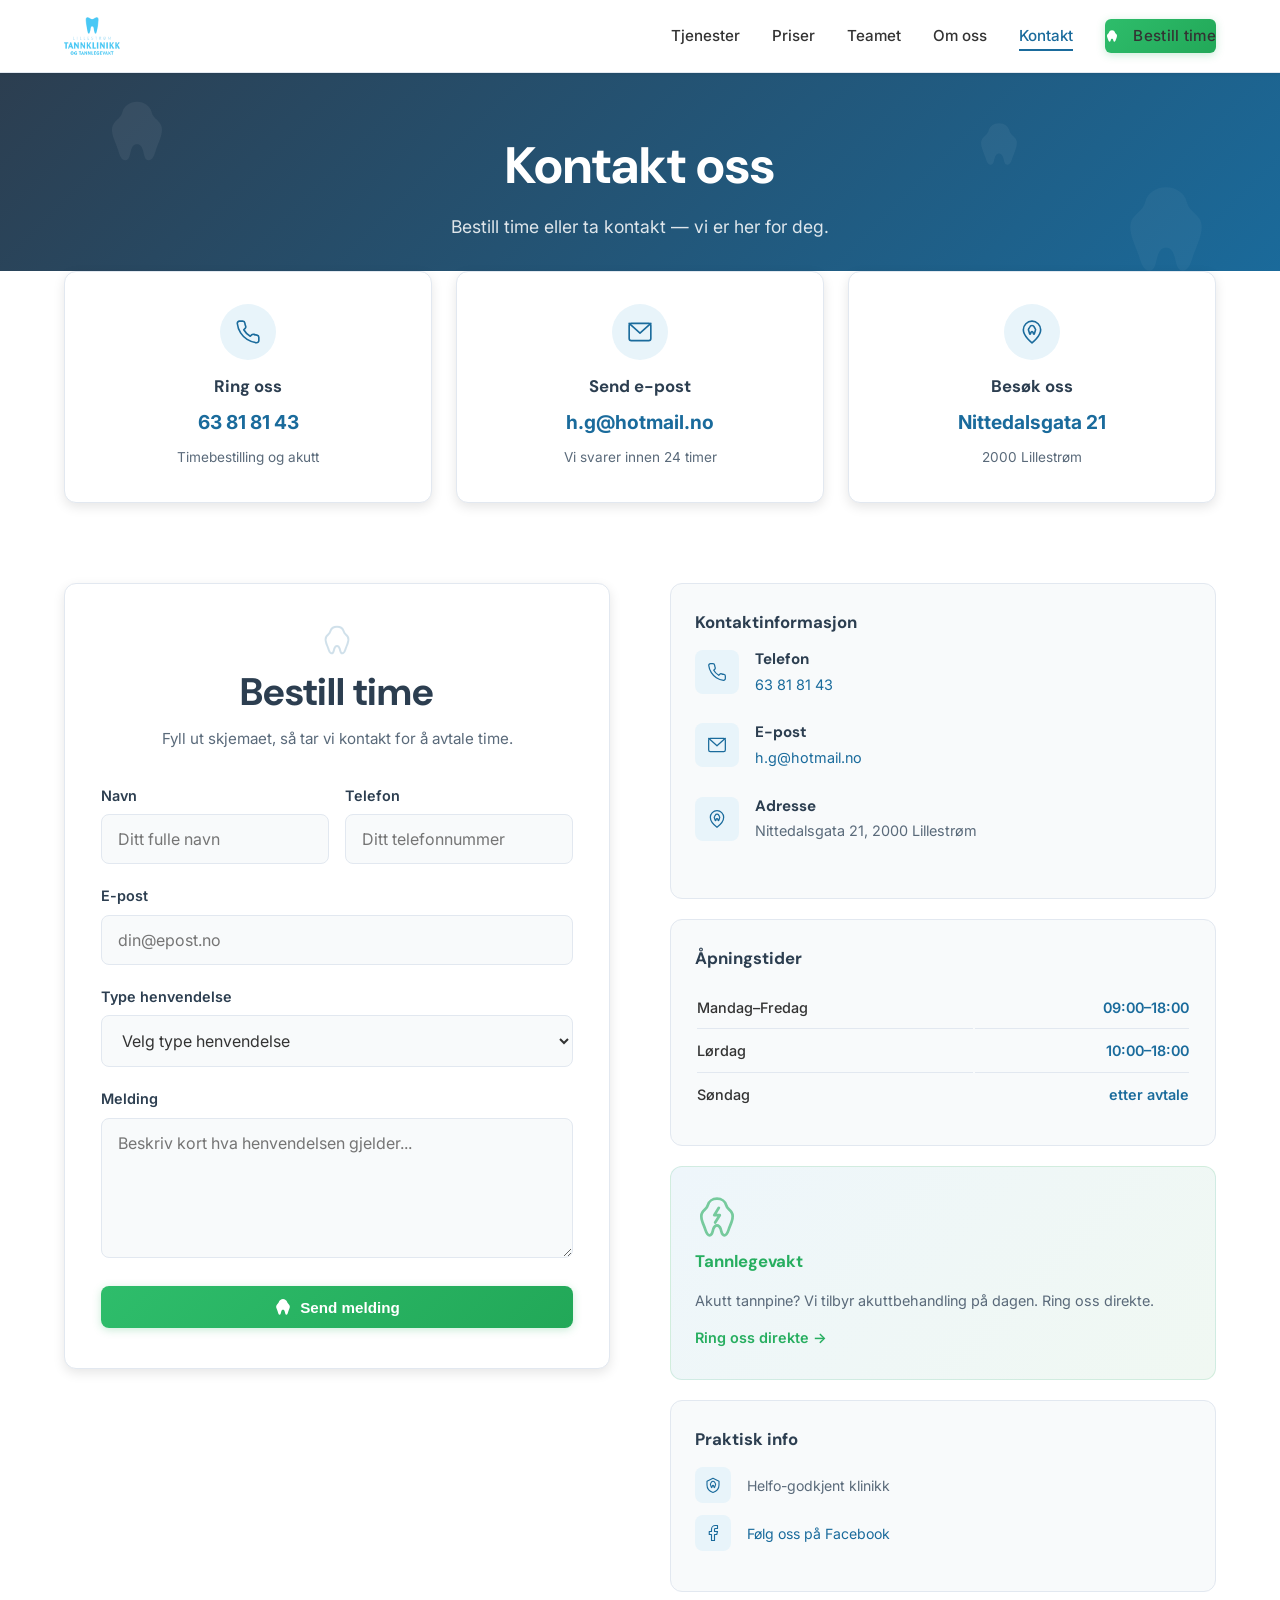
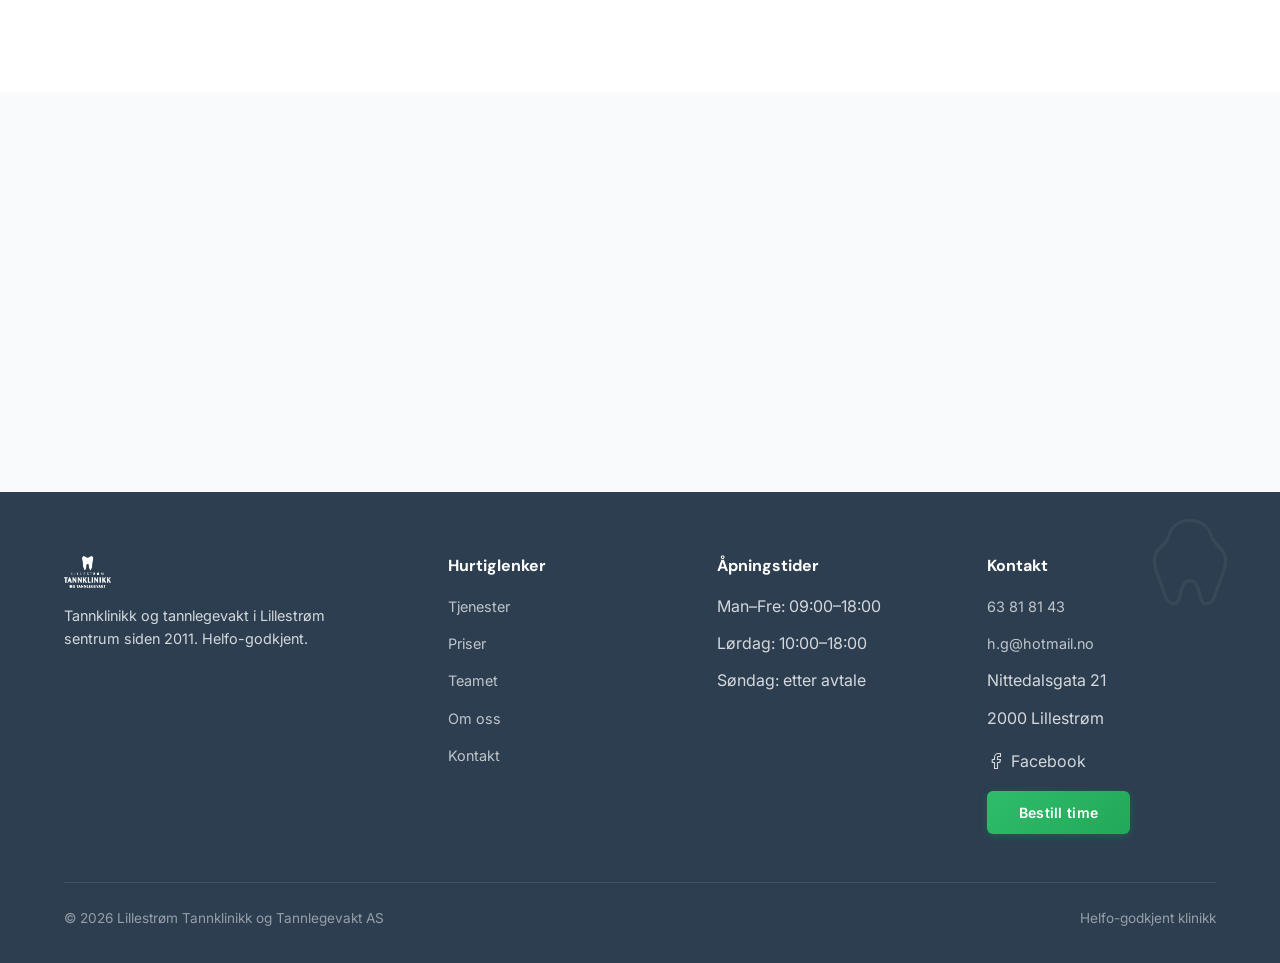
==== commit 76deaa0f: "Add teamet page, reviews section, grid layout for tjenester, and new images - Add teamet.html with H" ====
--- a/kontakt.html
+++ b/kontakt.html
@@ -25,6 +25,7 @@
         <ul class="nav-links" id="navLinks">
           <li><a href="tjenester.html">Tjenester</a></li>
           <li><a href="priser.html">Priser</a></li>
+          <li><a href="teamet.html">Teamet</a></li>
           <li><a href="om.html">Om oss</a></li>
           <li><a href="kontakt.html" class="active">Kontakt</a></li>
           <li><a href="kontakt.html" class="btn btn-primary btn-nav">Bestill time</a></li>
@@ -238,6 +239,7 @@
           <ul class="footer-links">
             <li><a href="tjenester.html">Tjenester</a></li>
             <li><a href="priser.html">Priser</a></li>
+            <li><a href="teamet.html">Teamet</a></li>
             <li><a href="om.html">Om oss</a></li>
             <li><a href="kontakt.html">Kontakt</a></li>
           </ul>
--- a/style.css
+++ b/style.css
@@ -297,6 +297,40 @@
   max-width: 520px;
 }
 
+.hero-lead {
+  font-size: 1.3rem;
+  font-weight: 500;
+  opacity: 1;
+  margin-bottom: 16px;
+}
+
+.hero-highlights {
+  list-style: none;
+  padding: 0;
+  margin: 0 0 36px 0;
+  max-width: 520px;
+}
+
+.hero-highlights li {
+  position: relative;
+  padding-left: 28px;
+  font-size: 1.05rem;
+  line-height: 1.6;
+  opacity: 0.92;
+  margin-bottom: 10px;
+}
+
+.hero-highlights li::before {
+  content: '';
+  position: absolute;
+  left: 0;
+  top: 8px;
+  width: 16px;
+  height: 16px;
+  background: url("data:image/svg+xml,%3Csvg xmlns='http://www.w3.org/2000/svg' viewBox='0 0 24 24' fill='rgba(255,255,255,0.9)'%3E%3Cpath d='M12 2C9.5 2 7.5 3.5 7 5.5C6.5 7.5 5 8 4 9.5C3 11 3.5 13 4 14.5C4.5 16 5 17 5.5 18.5C6 20 6.5 22 8 22C9.5 22 9.5 20 10 18.5C10.5 17 11 16.5 12 16.5C13 16.5 13.5 17 14 18.5C14.5 20 14.5 22 16 22C17.5 22 18 20 18.5 18.5C19 17 19.5 16 20 14.5C20.5 13 21 11 20 9.5C19 8 17.5 7.5 17 5.5C16.5 3.5 14.5 2 12 2Z'/%3E%3C/svg%3E") no-repeat center;
+  background-size: contain;
+}
+
 .hero-buttons {
   display: flex;
   gap: 16px;
@@ -932,6 +966,264 @@
 }
 
 /* ===== TJENESTER PAGE ===== */
+
+/* Quick-nav bar */
+.services-nav {
+  background: var(--white);
+  border-bottom: 1px solid var(--border);
+  padding: 16px 0;
+  position: sticky;
+  top: 72px;
+  z-index: 90;
+}
+
+.services-nav-list {
+  display: flex;
+  gap: 8px;
+  list-style: none;
+  flex-wrap: wrap;
+  justify-content: center;
+}
+
+.services-nav-list a {
+  display: block;
+  padding: 8px 16px;
+  border-radius: 100px;
+  font-size: 0.875rem;
+  font-weight: 500;
+  color: var(--text-light);
+  background: var(--bg);
+  border: 1px solid var(--border);
+  transition: all var(--transition);
+}
+
+.services-nav-list a:hover {
+  background: var(--primary-light);
+  color: var(--primary);
+  border-color: var(--primary);
+}
+
+/* Services grid */
+.services-grid-section {
+  padding: 60px 0;
+}
+
+.services-grid-detail {
+  display: grid;
+  grid-template-columns: repeat(2, 1fr);
+  gap: 24px;
+}
+
+.service-card-detail {
+  background: var(--white);
+  border-radius: var(--radius);
+  padding: 32px;
+  border: 1px solid var(--border);
+  display: flex;
+  flex-direction: column;
+  transition: all var(--transition);
+}
+
+.service-card-detail:hover {
+  box-shadow: var(--shadow-md);
+  border-color: rgba(26, 107, 156, 0.25);
+  transform: translateY(-2px);
+}
+
+.service-card-detail .service-icon {
+  margin-bottom: 20px;
+}
+
+.service-card-detail:hover .service-icon {
+  transform: scale(1.1) rotate(3deg);
+}
+
+.service-card-detail h2 {
+  font-size: 1.25rem;
+  margin-bottom: 12px;
+}
+
+.service-card-detail p {
+  color: var(--text-light);
+  line-height: 1.7;
+  margin-bottom: 16px;
+  flex: 1;
+}
+
+.service-card-detail .service-price {
+  font-size: 1rem;
+  font-weight: 600;
+  color: var(--primary);
+  display: block;
+  margin-bottom: 20px;
+}
+
+.btn-sm {
+  align-self: flex-start;
+  padding: 10px 20px;
+  font-size: 0.875rem;
+}
+
+/* Highlight sections (tannlegevakt, tannlegeskrekk) */
+.service-highlight-section {
+  padding: 60px 0;
+  background: linear-gradient(135deg, #eef6fb 0%, #f0f8f2 100%);
+}
+
+.service-highlight--emergency {
+  background: linear-gradient(135deg, #fef3cd 0%, #fff8e1 100%);
+}
+
+.service-highlight-inner {
+  display: flex;
+  align-items: flex-start;
+  gap: 40px;
+}
+
+.service-highlight-icon {
+  width: 80px;
+  height: 80px;
+  min-width: 80px;
+  background: rgba(39, 174, 96, 0.12);
+  border-radius: var(--radius);
+  display: flex;
+  align-items: center;
+  justify-content: center;
+  transition: transform 0.4s cubic-bezier(0.22, 1, 0.36, 1);
+}
+
+.service-highlight-icon svg {
+  width: 40px;
+  height: 40px;
+  color: var(--accent);
+}
+
+.service-highlight--emergency .service-highlight-icon {
+  background: rgba(245, 158, 11, 0.15);
+}
+
+.service-highlight--emergency .service-highlight-icon svg {
+  color: #d97706;
+}
+
+.service-highlight-section:hover .service-highlight-icon {
+  transform: scale(1.1) rotate(3deg);
+}
+
+.service-highlight-content h2 {
+  font-size: 1.5rem;
+  margin-bottom: 16px;
+}
+
+.service-highlight-content p {
+  color: var(--text-light);
+  line-height: 1.8;
+  margin-bottom: 24px;
+  max-width: 700px;
+}
+
+/* ===== REVIEWS ===== */
+.reviews-section {
+  padding: 80px 0;
+  background: var(--white);
+}
+
+.reviews-rating {
+  display: flex;
+  align-items: center;
+  gap: 12px;
+  justify-content: center;
+  margin-top: 16px;
+}
+
+.reviews-stars {
+  display: flex;
+  gap: 2px;
+}
+
+.reviews-stars svg {
+  width: 22px;
+  height: 22px;
+}
+
+.reviews-score {
+  color: var(--text-light);
+  font-size: 0.95rem;
+}
+
+.reviews-grid {
+  display: grid;
+  grid-template-columns: repeat(3, 1fr);
+  gap: 24px;
+  margin-top: 48px;
+}
+
+.review-card {
+  background: var(--bg);
+  border-radius: var(--radius);
+  padding: 32px;
+  border: 1px solid var(--border);
+  transition: all var(--transition);
+}
+
+.review-card:hover {
+  box-shadow: var(--shadow-md);
+  transform: translateY(-2px);
+}
+
+.review-stars {
+  display: flex;
+  gap: 2px;
+  margin-bottom: 16px;
+}
+
+.review-stars svg {
+  width: 18px;
+  height: 18px;
+}
+
+.review-text {
+  color: var(--text);
+  line-height: 1.7;
+  font-style: italic;
+  margin-bottom: 16px;
+}
+
+.review-source {
+  color: var(--text-light);
+  font-size: 0.85rem;
+}
+
+/* Responsive for new components */
+@media (max-width: 768px) {
+  .services-grid-detail {
+    grid-template-columns: 1fr;
+  }
+
+  .services-nav {
+    top: 60px;
+  }
+
+  .services-nav-list {
+    gap: 6px;
+  }
+
+  .services-nav-list a {
+    padding: 6px 12px;
+    font-size: 0.8rem;
+  }
+
+  .service-highlight-inner {
+    flex-direction: column;
+    gap: 24px;
+  }
+
+  .reviews-grid {
+    grid-template-columns: 1fr;
+  }
+}
+
+/* Legacy service-detail */
 .service-detail {
   padding: 40px 0;
   border-bottom: 1px solid var(--border);
@@ -1560,8 +1852,16 @@
   animation: heroSlideUp 0.8s cubic-bezier(0.22, 1, 0.36, 1) 0.25s both;
 }
 
+.hero-lead {
+  animation: heroSlideUp 0.8s cubic-bezier(0.22, 1, 0.36, 1) 0.2s both;
+}
+
+.hero-highlights {
+  animation: heroSlideUp 0.8s cubic-bezier(0.22, 1, 0.36, 1) 0.35s both;
+}
+
 .hero-buttons {
-  animation: heroSlideUp 0.8s cubic-bezier(0.22, 1, 0.36, 1) 0.4s both;
+  animation: heroSlideUp 0.8s cubic-bezier(0.22, 1, 0.36, 1) 0.5s both;
 }
 
 .hero-image img {
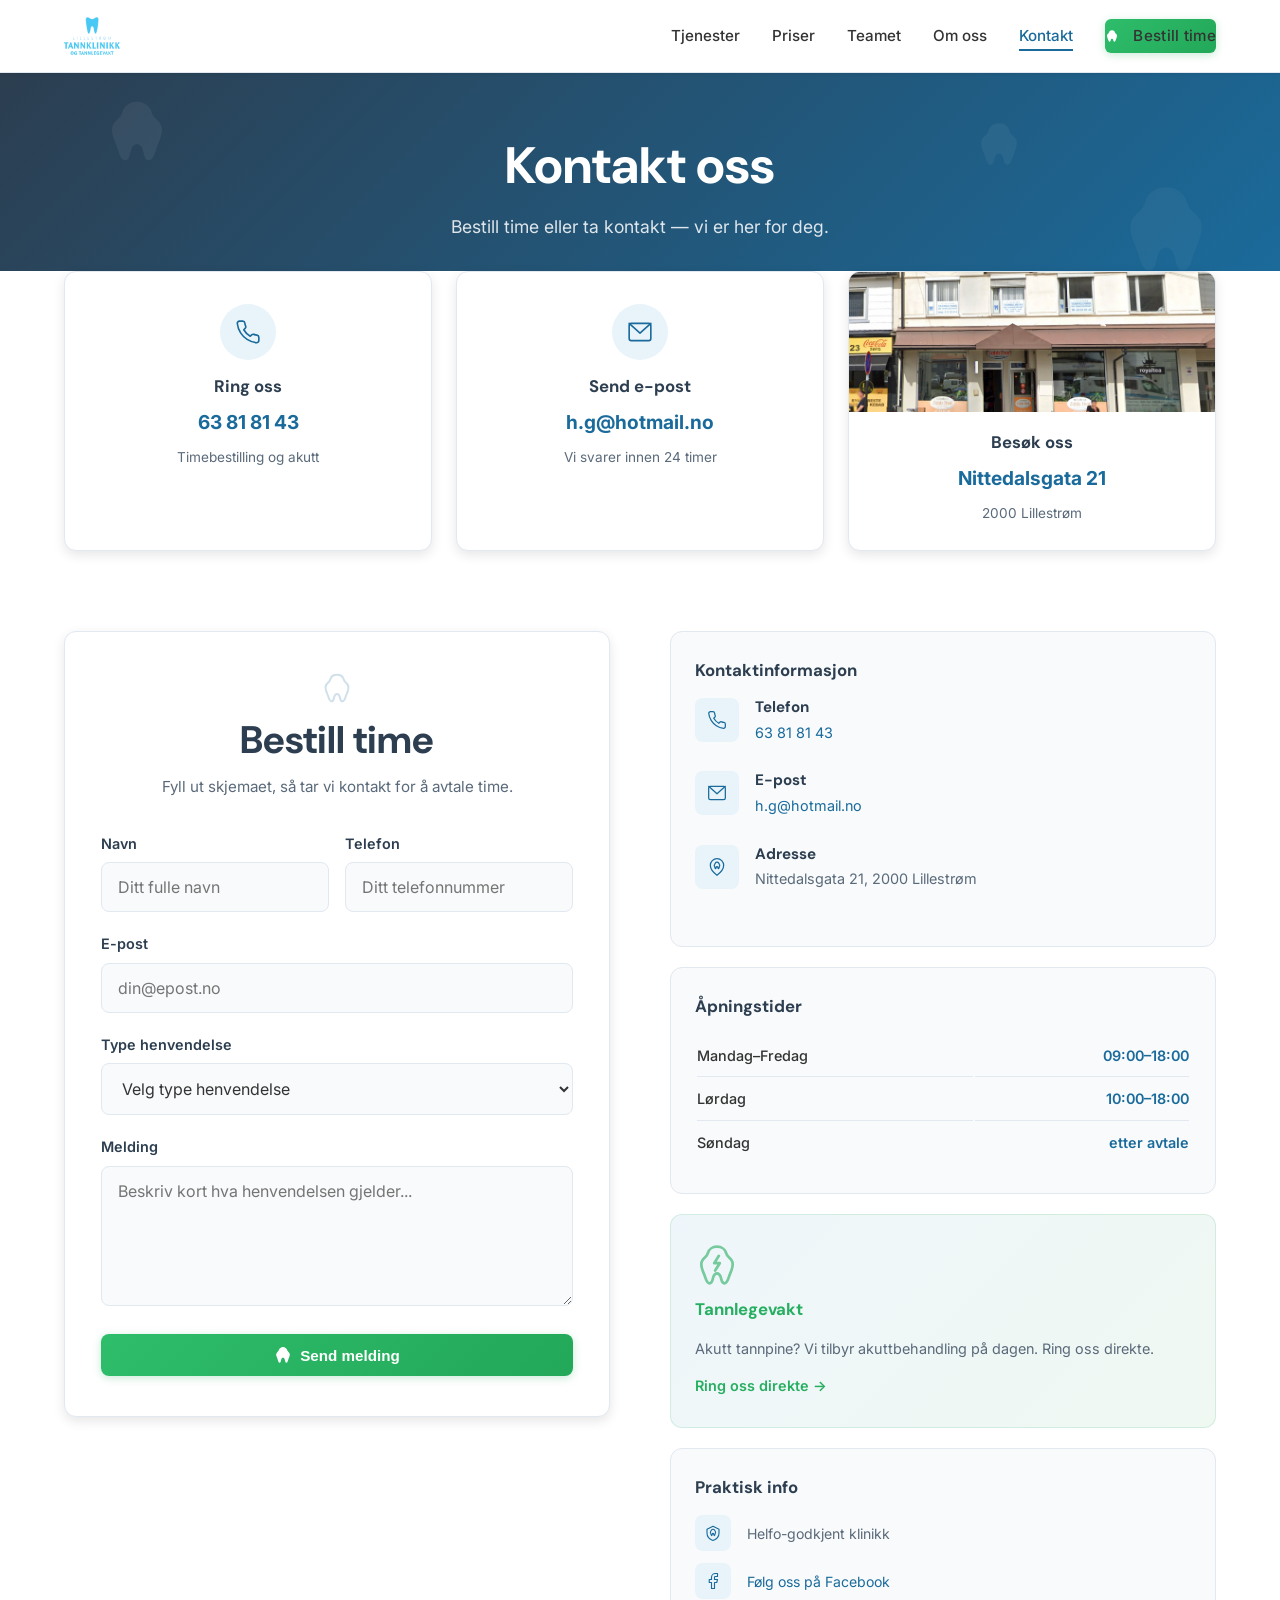
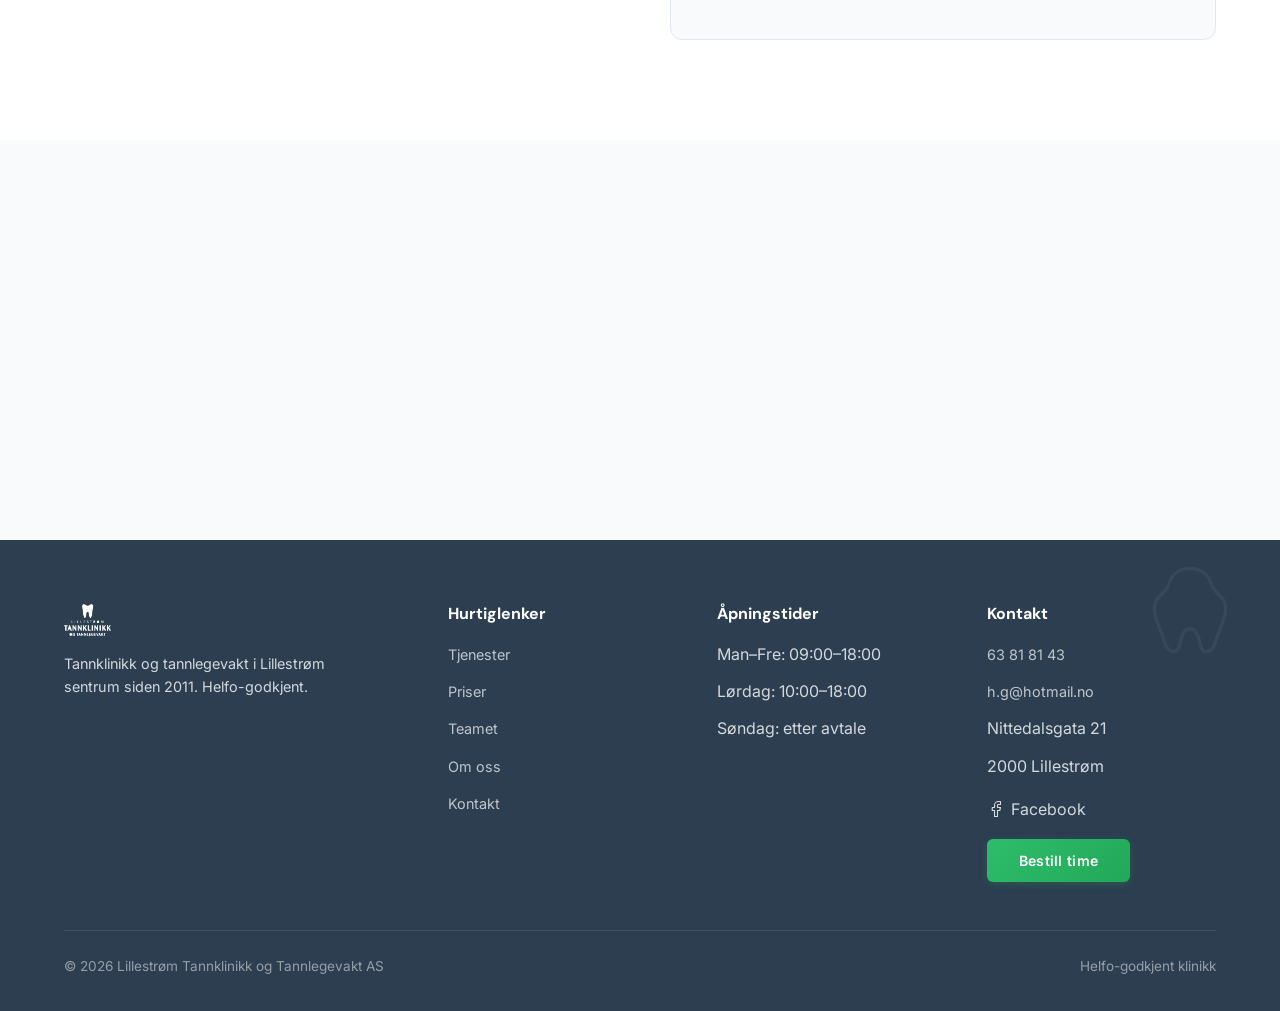
==== commit 5dc5dae3: "Move exterior photo to om-side gallery and kontakt besøk-kort, restore image strip - Restore om-side" ====
--- a/kontakt.html
+++ b/kontakt.html
@@ -72,14 +72,13 @@
           <span class="contact-quick-value">h.g@hotmail.no</span>
           <span class="contact-quick-desc">Vi svarer innen 24 timer</span>
         </a>
-        <div class="contact-quick-card fade-in">
-          <div class="contact-quick-icon">
-            <!-- Location pin with tooth -->
-            <svg xmlns="http://www.w3.org/2000/svg" viewBox="0 0 24 24" fill="none" stroke="currentColor" stroke-width="1.5" stroke-linecap="round" stroke-linejoin="round"><path d="M12 22S4 16 4 10a8 8 0 1 1 16 0c0 6-8 12-8 12Z"/><path d="M12 6C11 6 10.3 6.5 10.1 7.2C9.8 8 9.3 8.3 9 9C8.5 9.7 8.7 10.5 9 11C9.2 11.5 9.3 12 9.5 12.5C9.7 13.2 9.8 14 10.3 14C10.8 14 10.8 13.2 11 12.5C11.2 11.8 11.3 11.5 12 11.5C12.7 11.5 12.8 11.8 13 12.5C13.2 13.2 13.2 14 13.7 14C14.2 14 14.3 13.2 14.5 12.5C14.7 12 14.8 11.5 15 11C15.3 10.5 15.5 9.7 15 9C14.7 8.3 14.2 8 14 7.2C13.7 6.5 13 6 12 6Z"/></svg>
-          </div>
-          <h3>Besøk oss</h3>
-          <span class="contact-quick-value">Nittedalsgata 21</span>
-          <span class="contact-quick-desc">2000 Lillestrøm</span>
+        <div class="contact-quick-card contact-quick-card--image fade-in">
+          <img src="assets/images/klinikk-utside.png" alt="Utsiden av Lillestrøm Tannklinikk i Nittedalsgata 21" class="contact-quick-img" loading="lazy">
+          <div class="contact-quick-card-body">
+            <h3>Besøk oss</h3>
+            <span class="contact-quick-value">Nittedalsgata 21</span>
+            <span class="contact-quick-desc">2000 Lillestrøm</span>
+          </div>
         </div>
       </div>
     </div>
--- a/style.css
+++ b/style.css
@@ -2302,6 +2302,21 @@
   color: var(--text-light);
 }
 
+.contact-quick-card--image {
+  padding: 0;
+  overflow: hidden;
+}
+
+.contact-quick-img {
+  width: 100%;
+  height: 140px;
+  object-fit: cover;
+}
+
+.contact-quick-card-body {
+  padding: 20px 24px 24px;
+}
+
 /* ===== CONTACT FORM CARD ===== */
 .contact-form-card {
   background: var(--white);
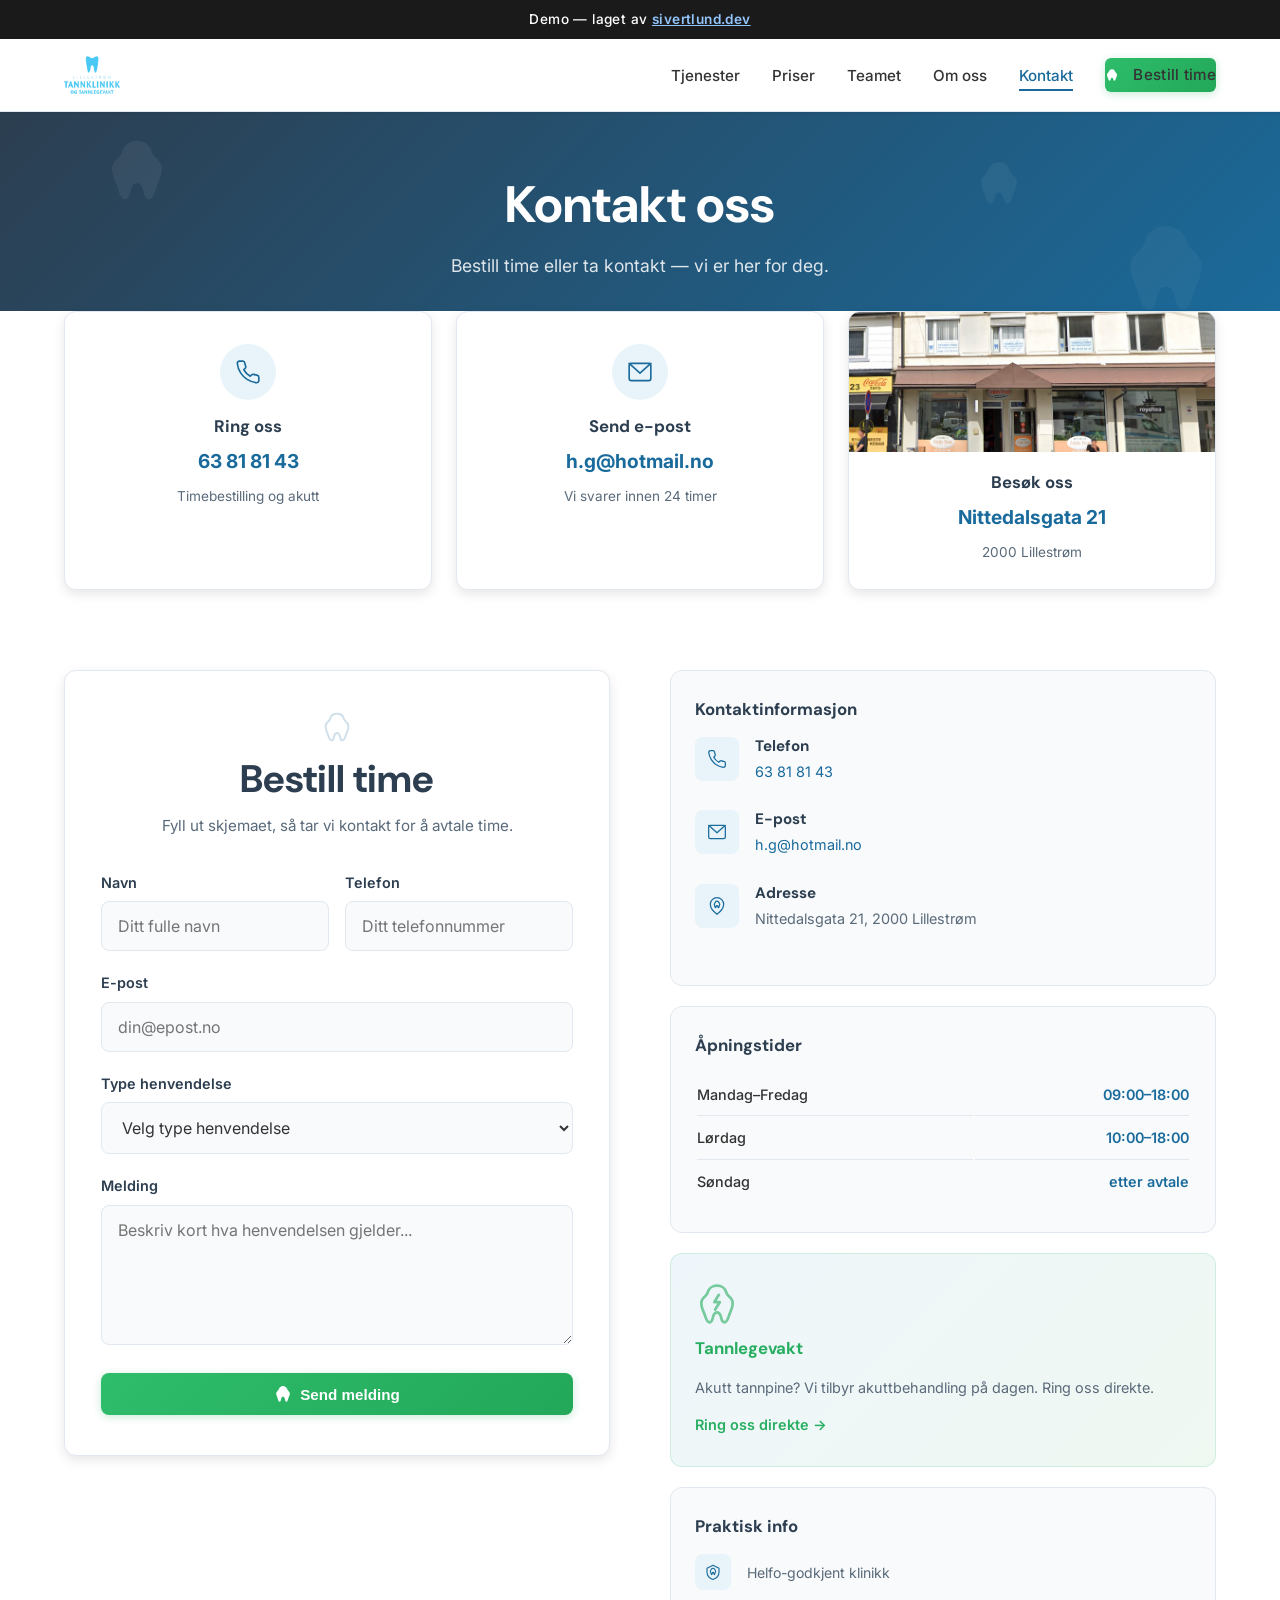
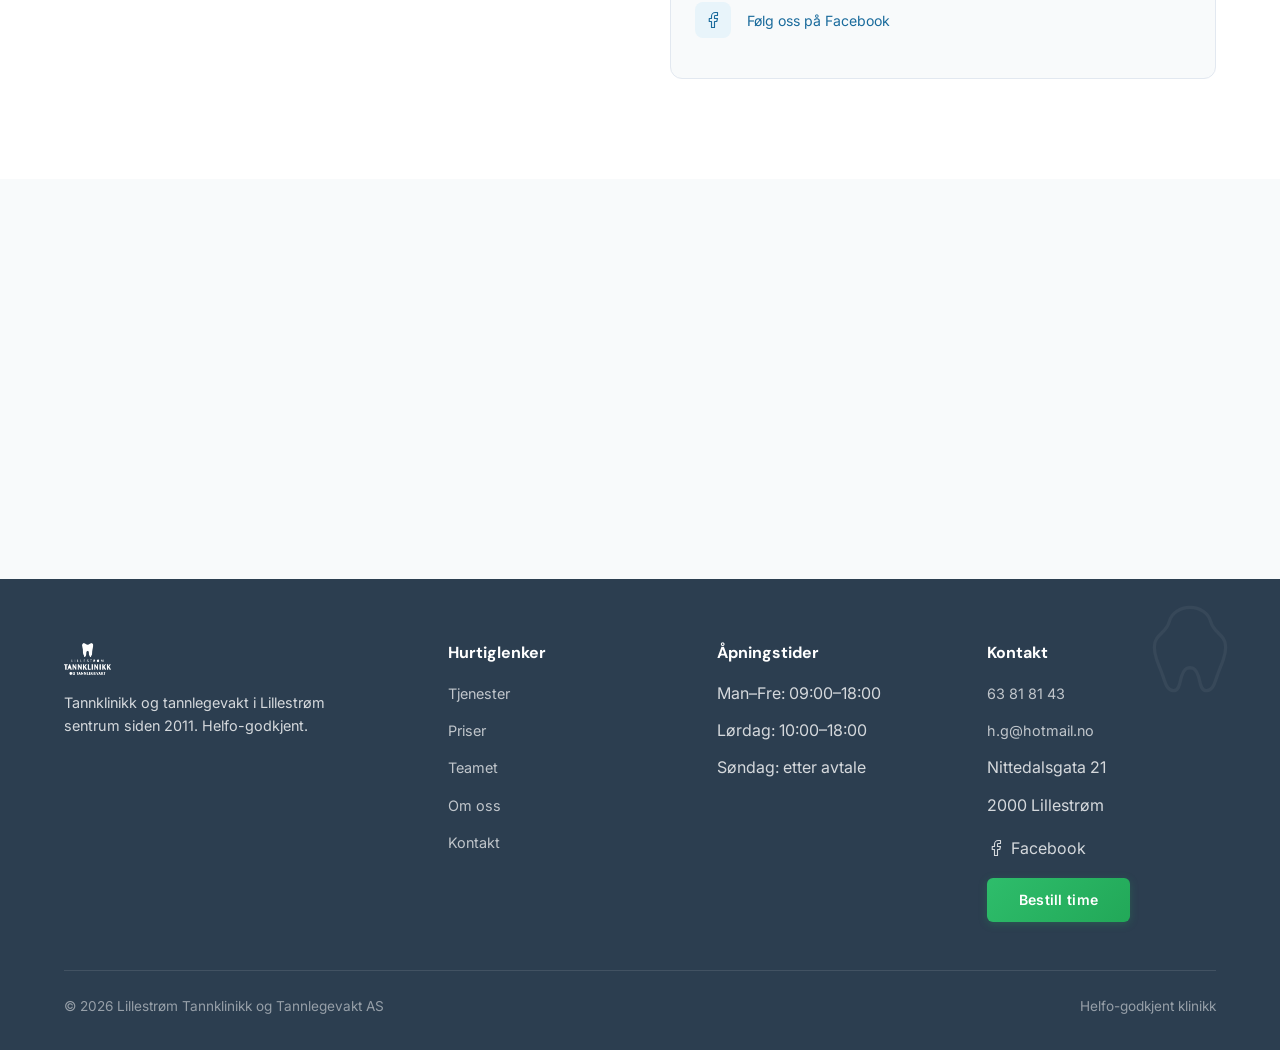
==== commit fd145bf6: "Add demo watermark banner to all pages Sticky dark banner at the top: "Demo — laget av sivertlund.de" ====
--- a/kontakt.html
+++ b/kontakt.html
@@ -14,6 +14,9 @@
   <link rel="stylesheet" href="style.css">
 </head>
 <body>
+
+  <!-- ===== DEMO BANNER ===== -->
+  <div class="demo-banner">Demo — laget av <a href="https://sivertlund.dev" target="_blank" rel="noopener">sivertlund.dev</a></div>
 
   <!-- ===== HEADER ===== -->
   <header class="header">
--- a/style.css
+++ b/style.css
@@ -75,6 +75,29 @@
   padding: 80px 0;
 }
 
+/* ===== DEMO BANNER ===== */
+.demo-banner {
+  background: #1a1a1a;
+  color: #fff;
+  text-align: center;
+  padding: 8px 16px;
+  font-size: 0.85rem;
+  font-weight: 500;
+  letter-spacing: 0.03em;
+  z-index: 1100;
+  position: relative;
+}
+
+.demo-banner a {
+  color: #93c5fd;
+  text-decoration: underline;
+  font-weight: 600;
+}
+
+.demo-banner a:hover {
+  color: #bfdbfe;
+}
+
 /* ===== HEADER / NAV ===== */
 .header {
   position: sticky;
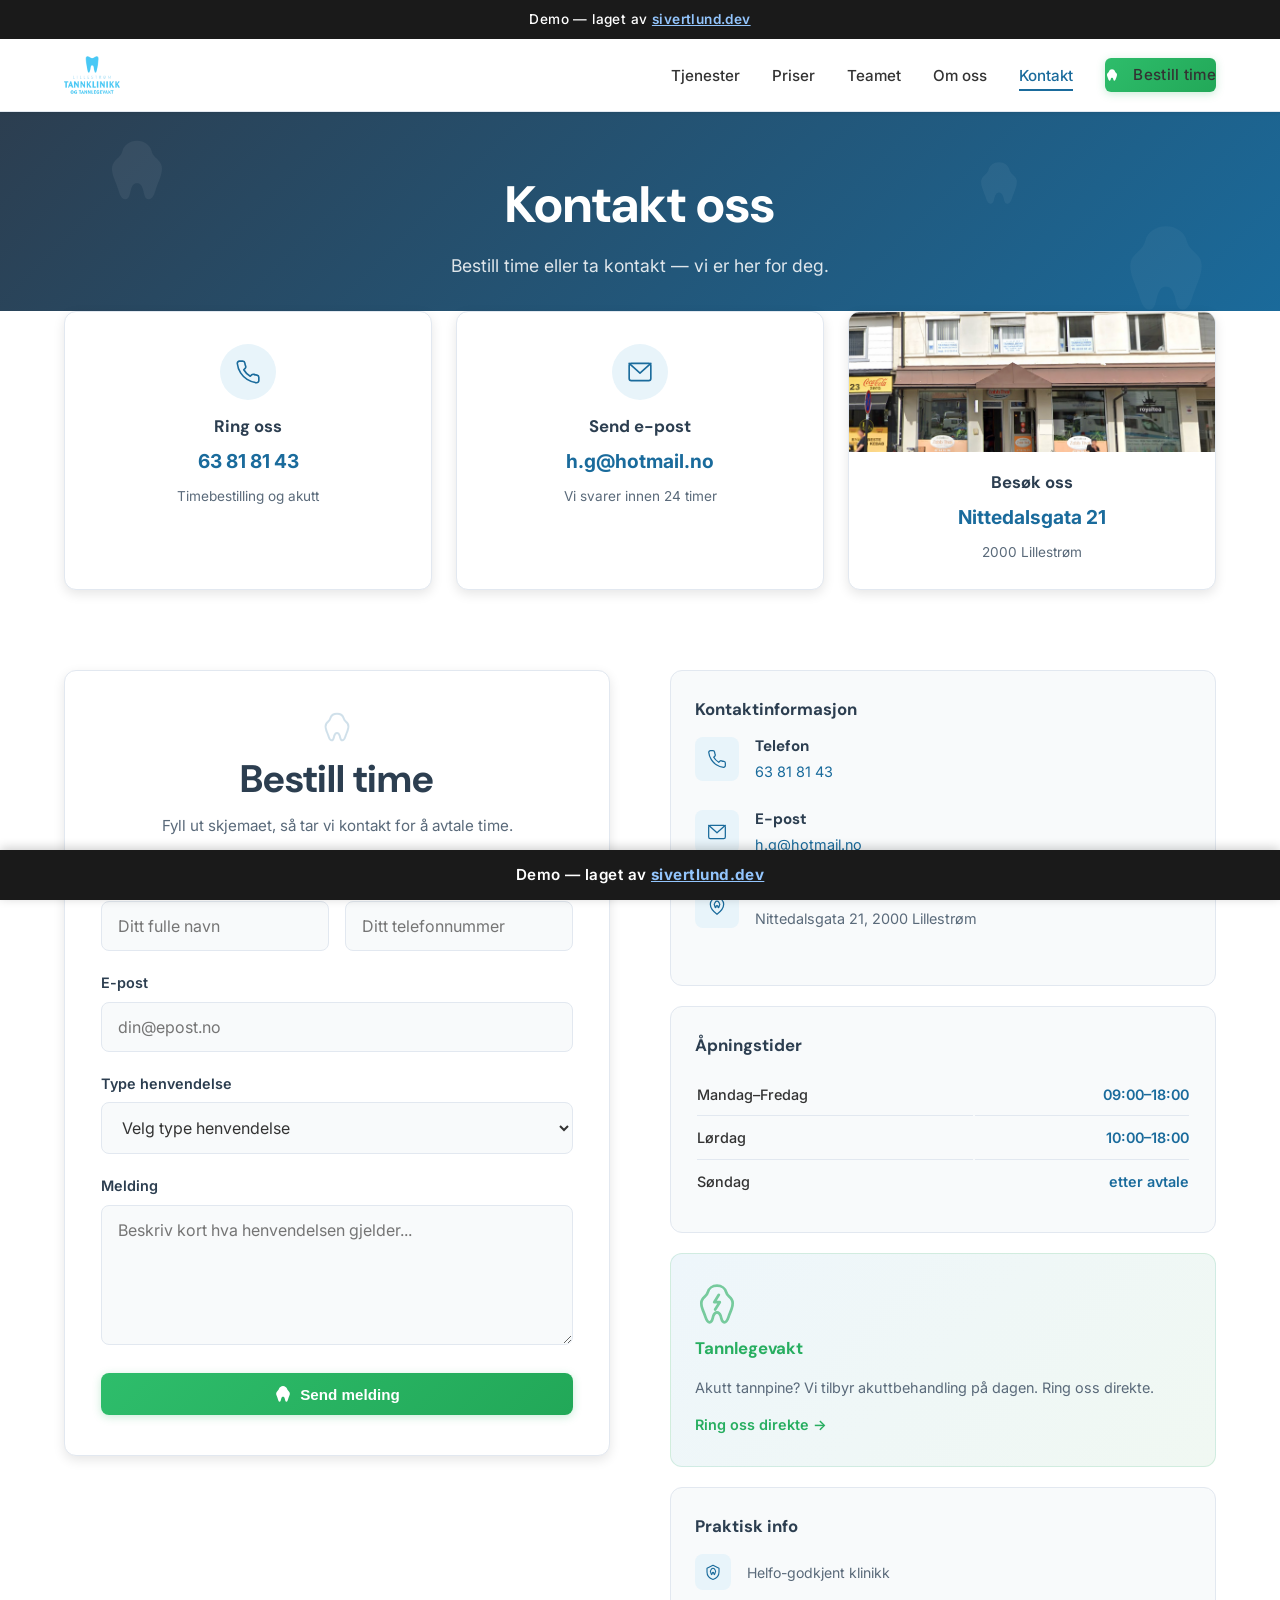
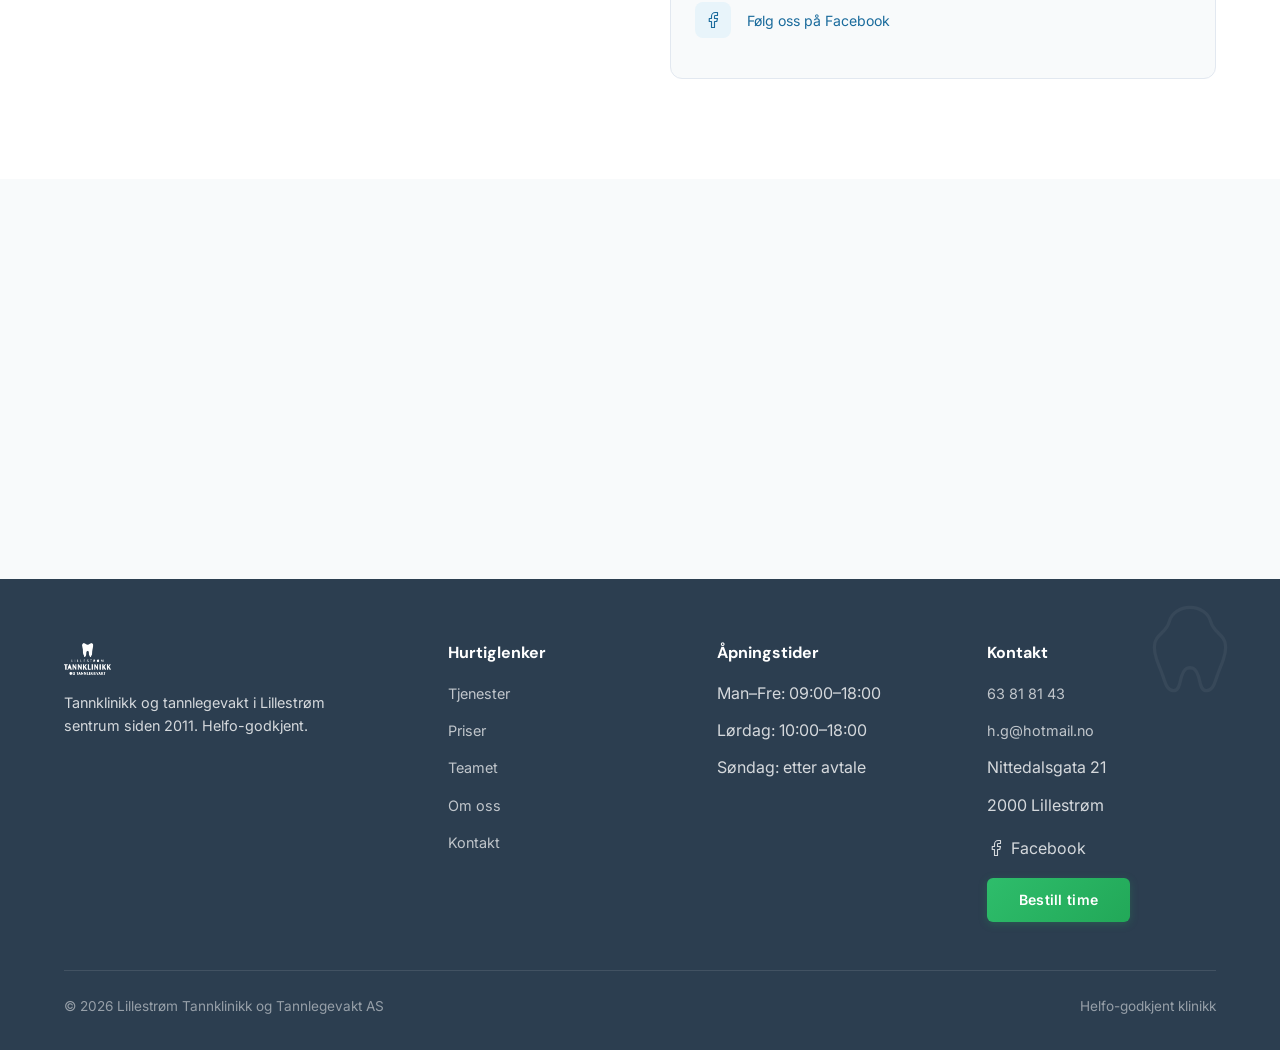
==== commit 08f09094: "Add fixed demo banner at bottom of all pages Sticky bottom bar always visible while scrolling, large" ====
--- a/kontakt.html
+++ b/kontakt.html
@@ -280,6 +280,9 @@
     </div>
   </footer>
 
+  <!-- ===== DEMO BANNER STICKY ===== -->
+  <div class="demo-banner-sticky">Demo — laget av <a href="https://sivertlund.dev" target="_blank" rel="noopener">sivertlund.dev</a></div>
+
   <script src="main.js"></script>
 </body>
 </html>
--- a/style.css
+++ b/style.css
@@ -98,6 +98,32 @@
   color: #bfdbfe;
 }
 
+.demo-banner-sticky {
+  position: fixed;
+  bottom: 0;
+  left: 0;
+  right: 0;
+  z-index: 1100;
+  background: #1a1a1a;
+  color: #fff;
+  text-align: center;
+  padding: 12px 16px;
+  font-size: 0.95rem;
+  font-weight: 600;
+  letter-spacing: 0.03em;
+  box-shadow: 0 -2px 10px rgba(0,0,0,0.2);
+}
+
+.demo-banner-sticky a {
+  color: #93c5fd;
+  text-decoration: underline;
+  font-weight: 700;
+}
+
+.demo-banner-sticky a:hover {
+  color: #bfdbfe;
+}
+
 /* ===== HEADER / NAV ===== */
 .header {
   position: sticky;
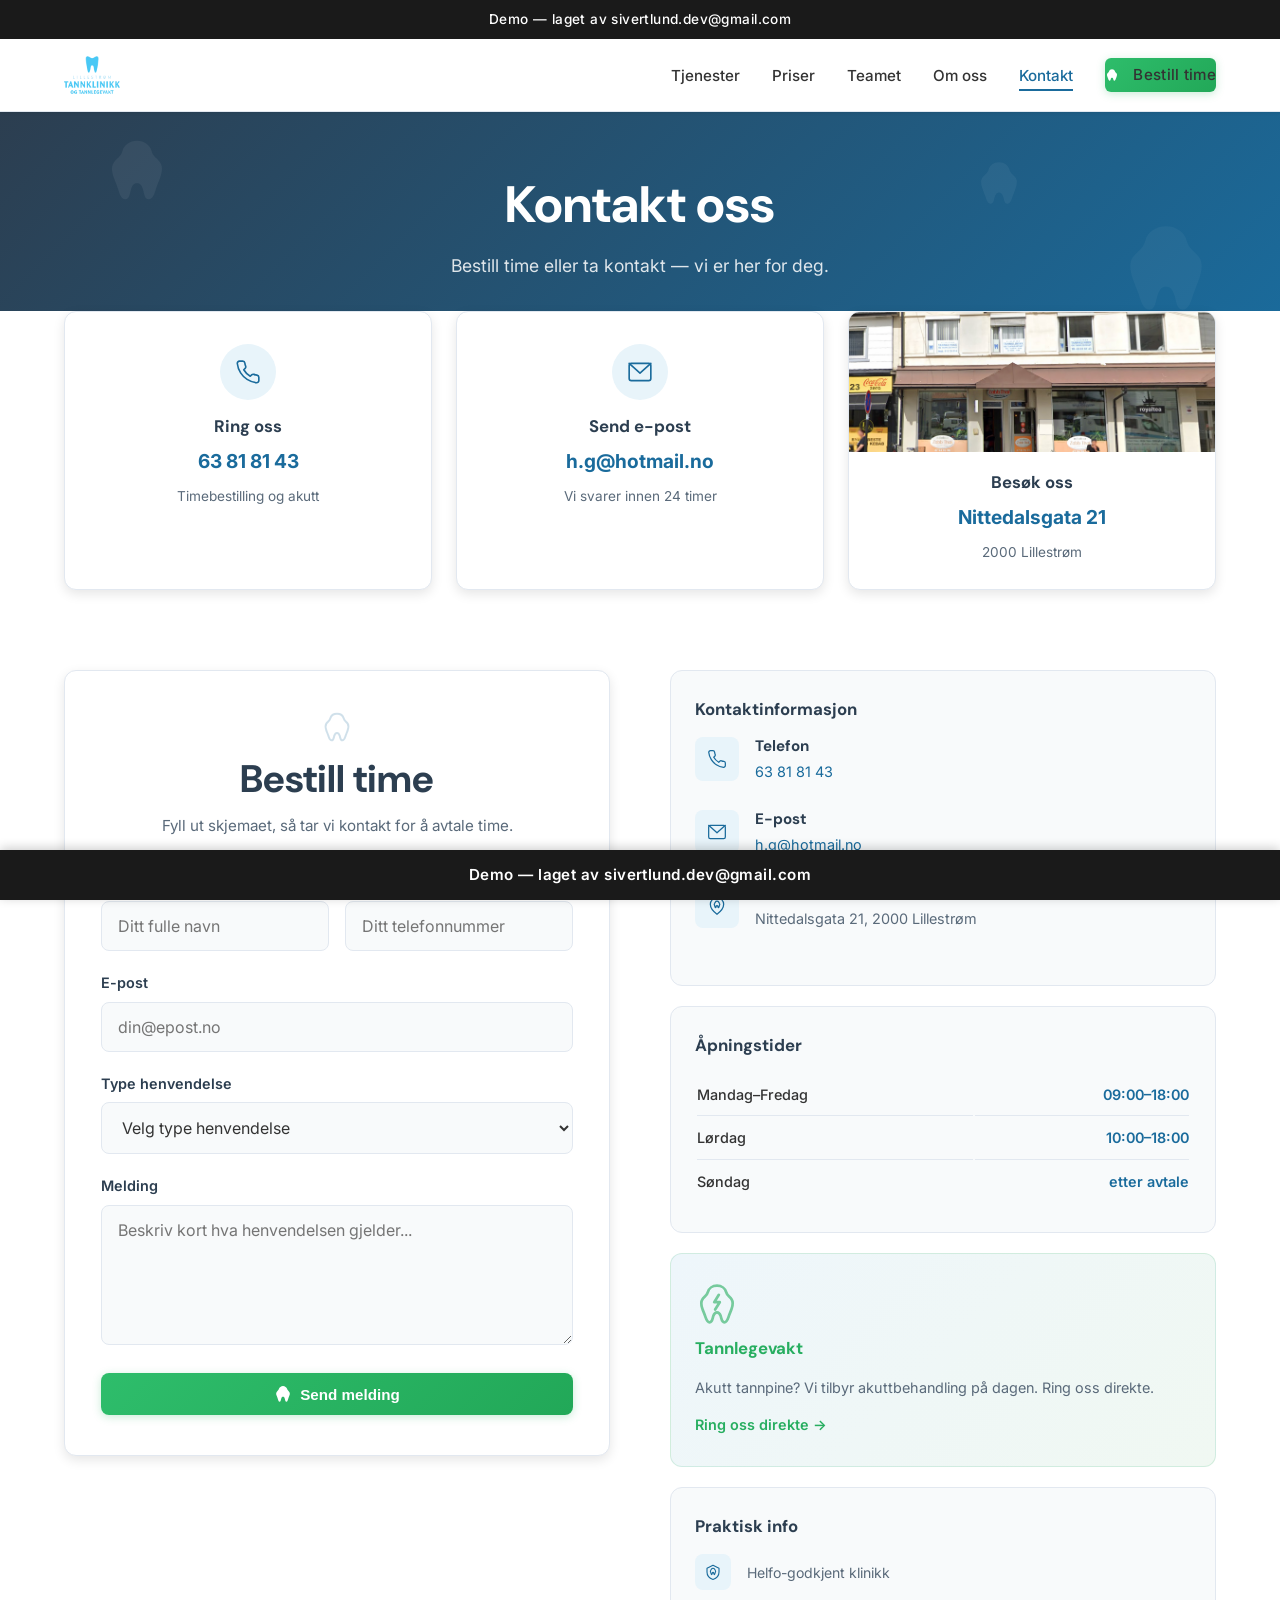
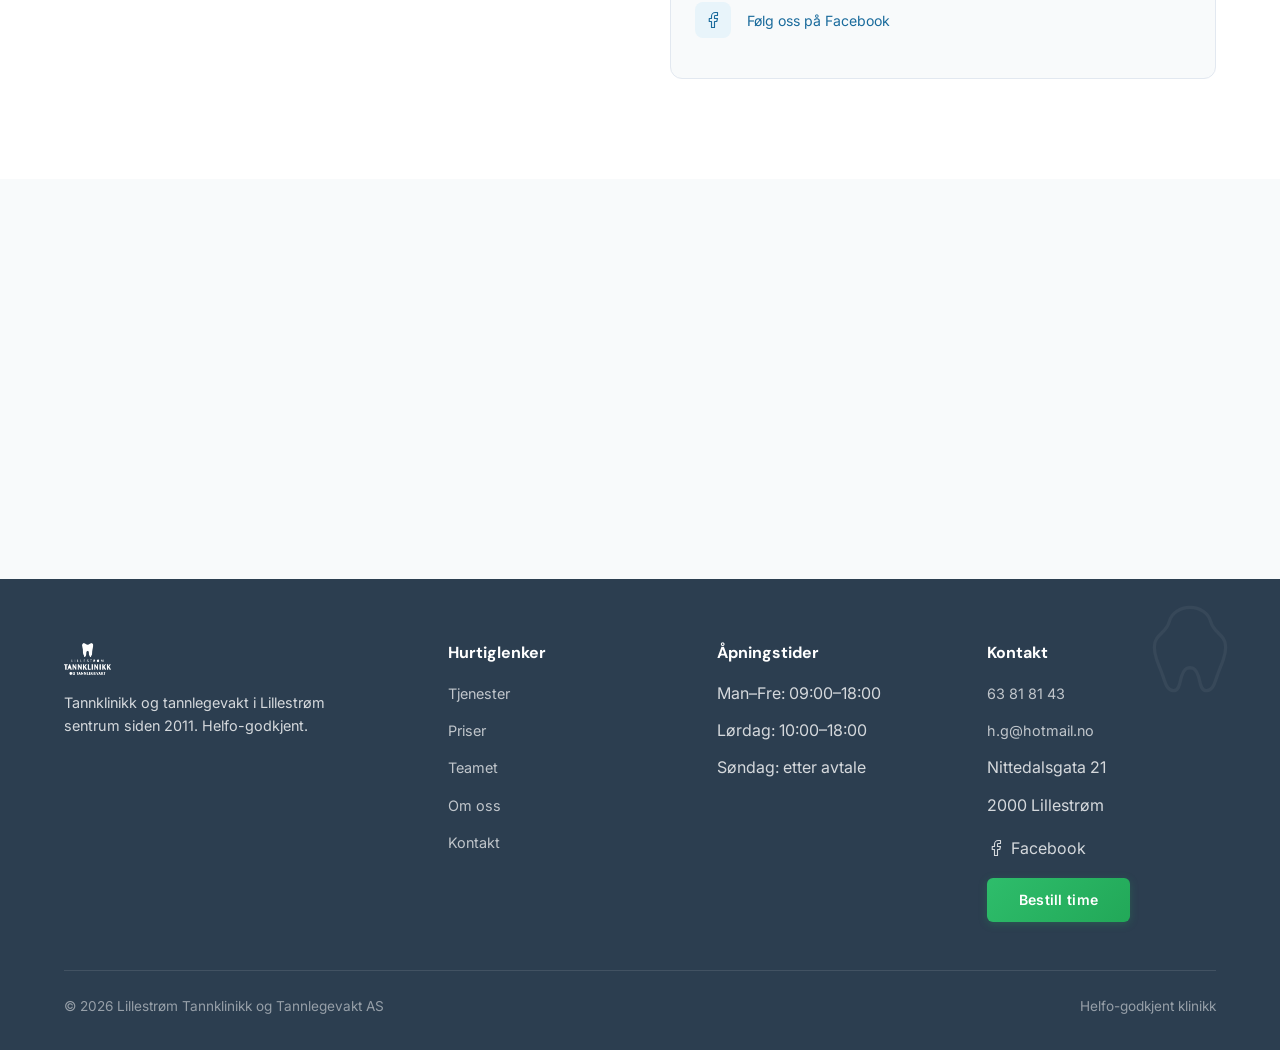
==== commit dd4be5fb: "Update demo banner text to show email instead of link Co-Authored-By: Claude Opus 4.6 (1M context) <" ====
--- a/kontakt.html
+++ b/kontakt.html
@@ -16,7 +16,7 @@
 <body>
 
   <!-- ===== DEMO BANNER ===== -->
-  <div class="demo-banner">Demo — laget av <a href="https://sivertlund.dev" target="_blank" rel="noopener">sivertlund.dev</a></div>
+  <div class="demo-banner">Demo — laget av sivertlund.dev@gmail.com</div>
 
   <!-- ===== HEADER ===== -->
   <header class="header">
@@ -281,7 +281,7 @@
   </footer>
 
   <!-- ===== DEMO BANNER STICKY ===== -->
-  <div class="demo-banner-sticky">Demo — laget av <a href="https://sivertlund.dev" target="_blank" rel="noopener">sivertlund.dev</a></div>
+  <div class="demo-banner-sticky">Demo — laget av sivertlund.dev@gmail.com</div>
 
   <script src="main.js"></script>
 </body>
